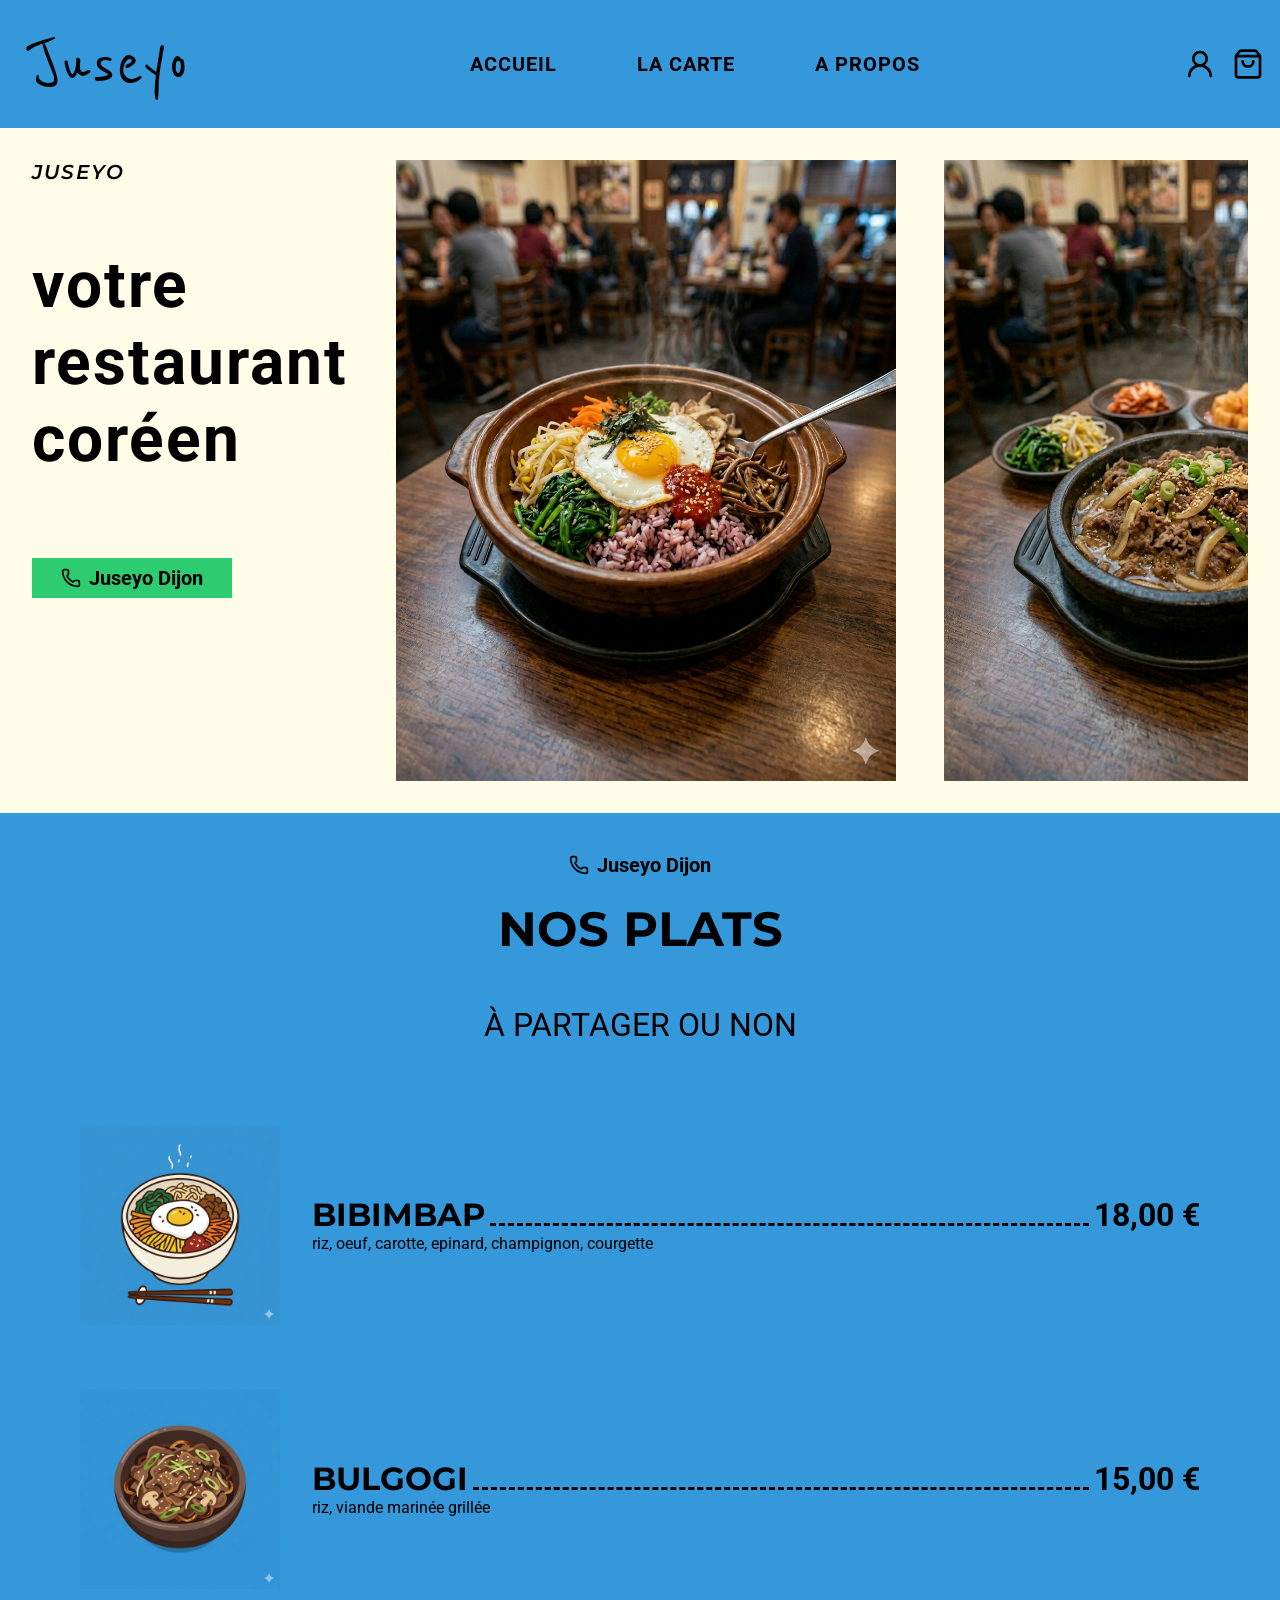
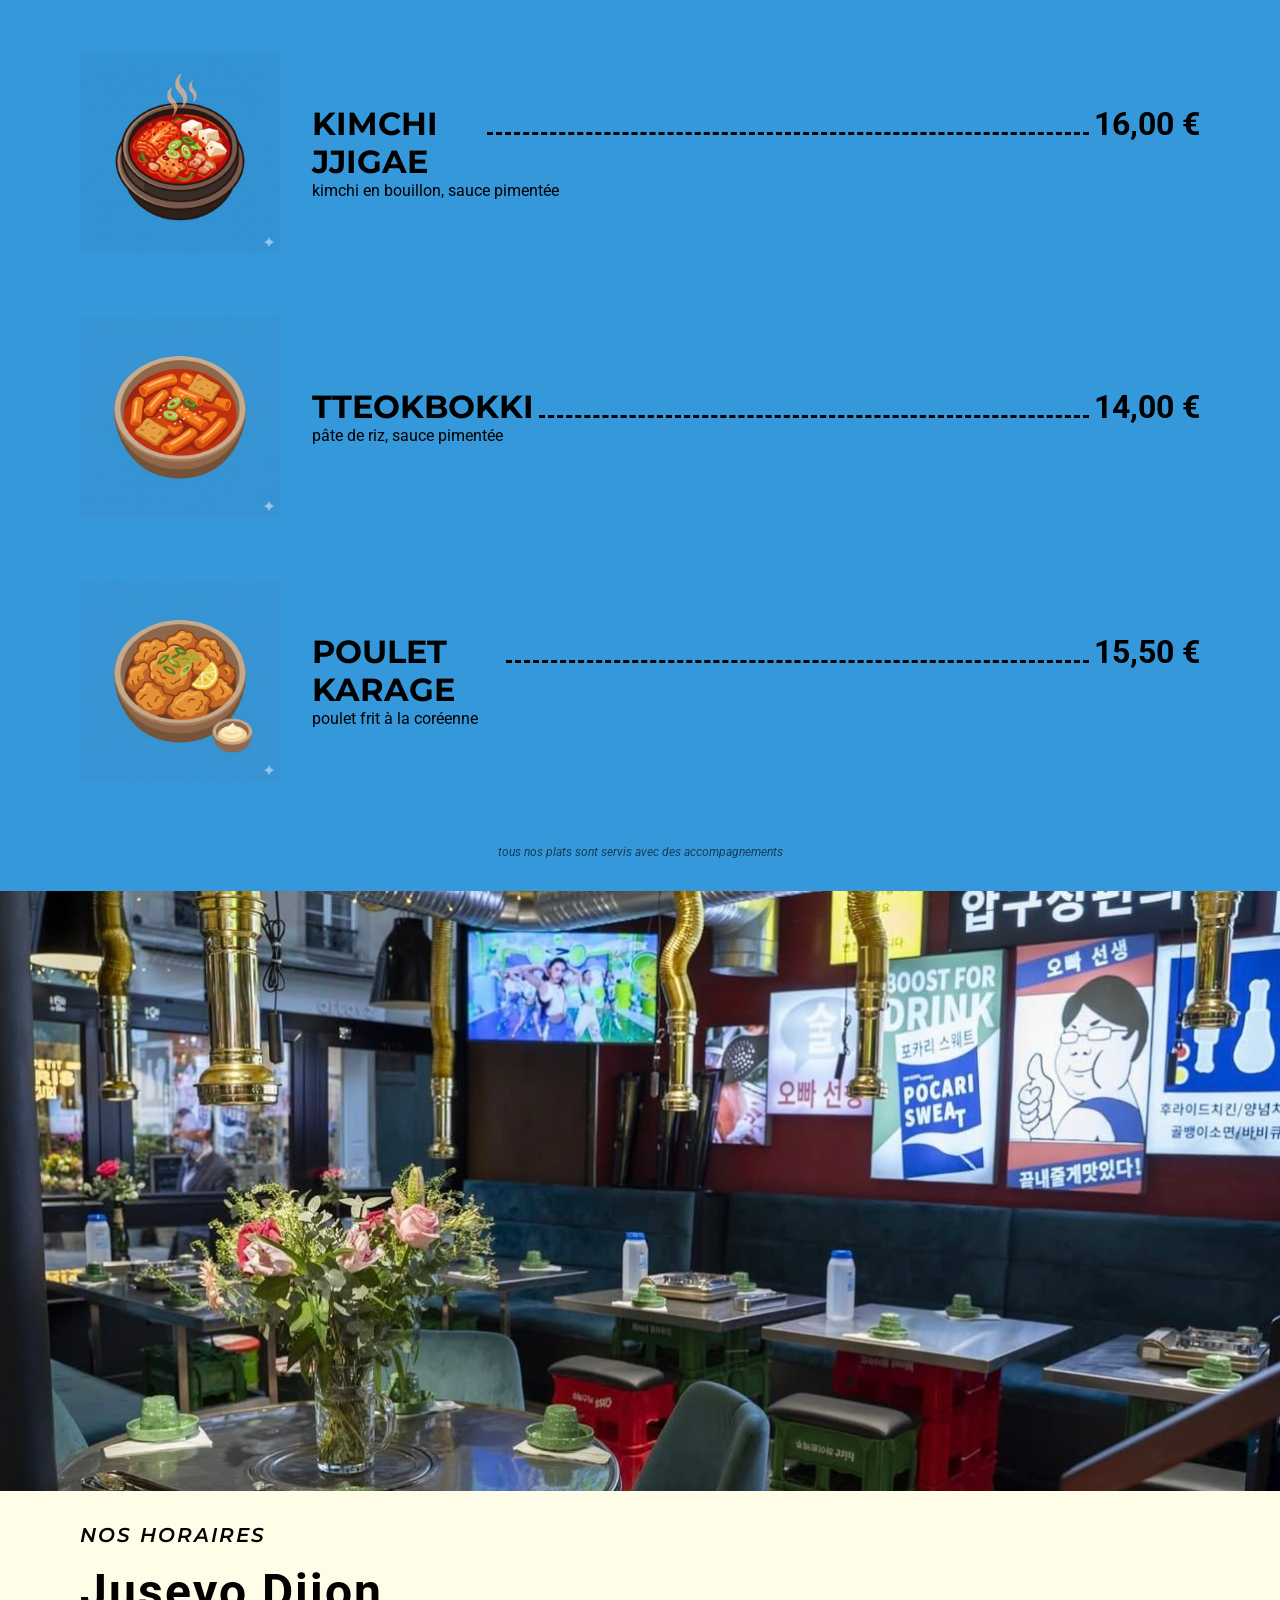
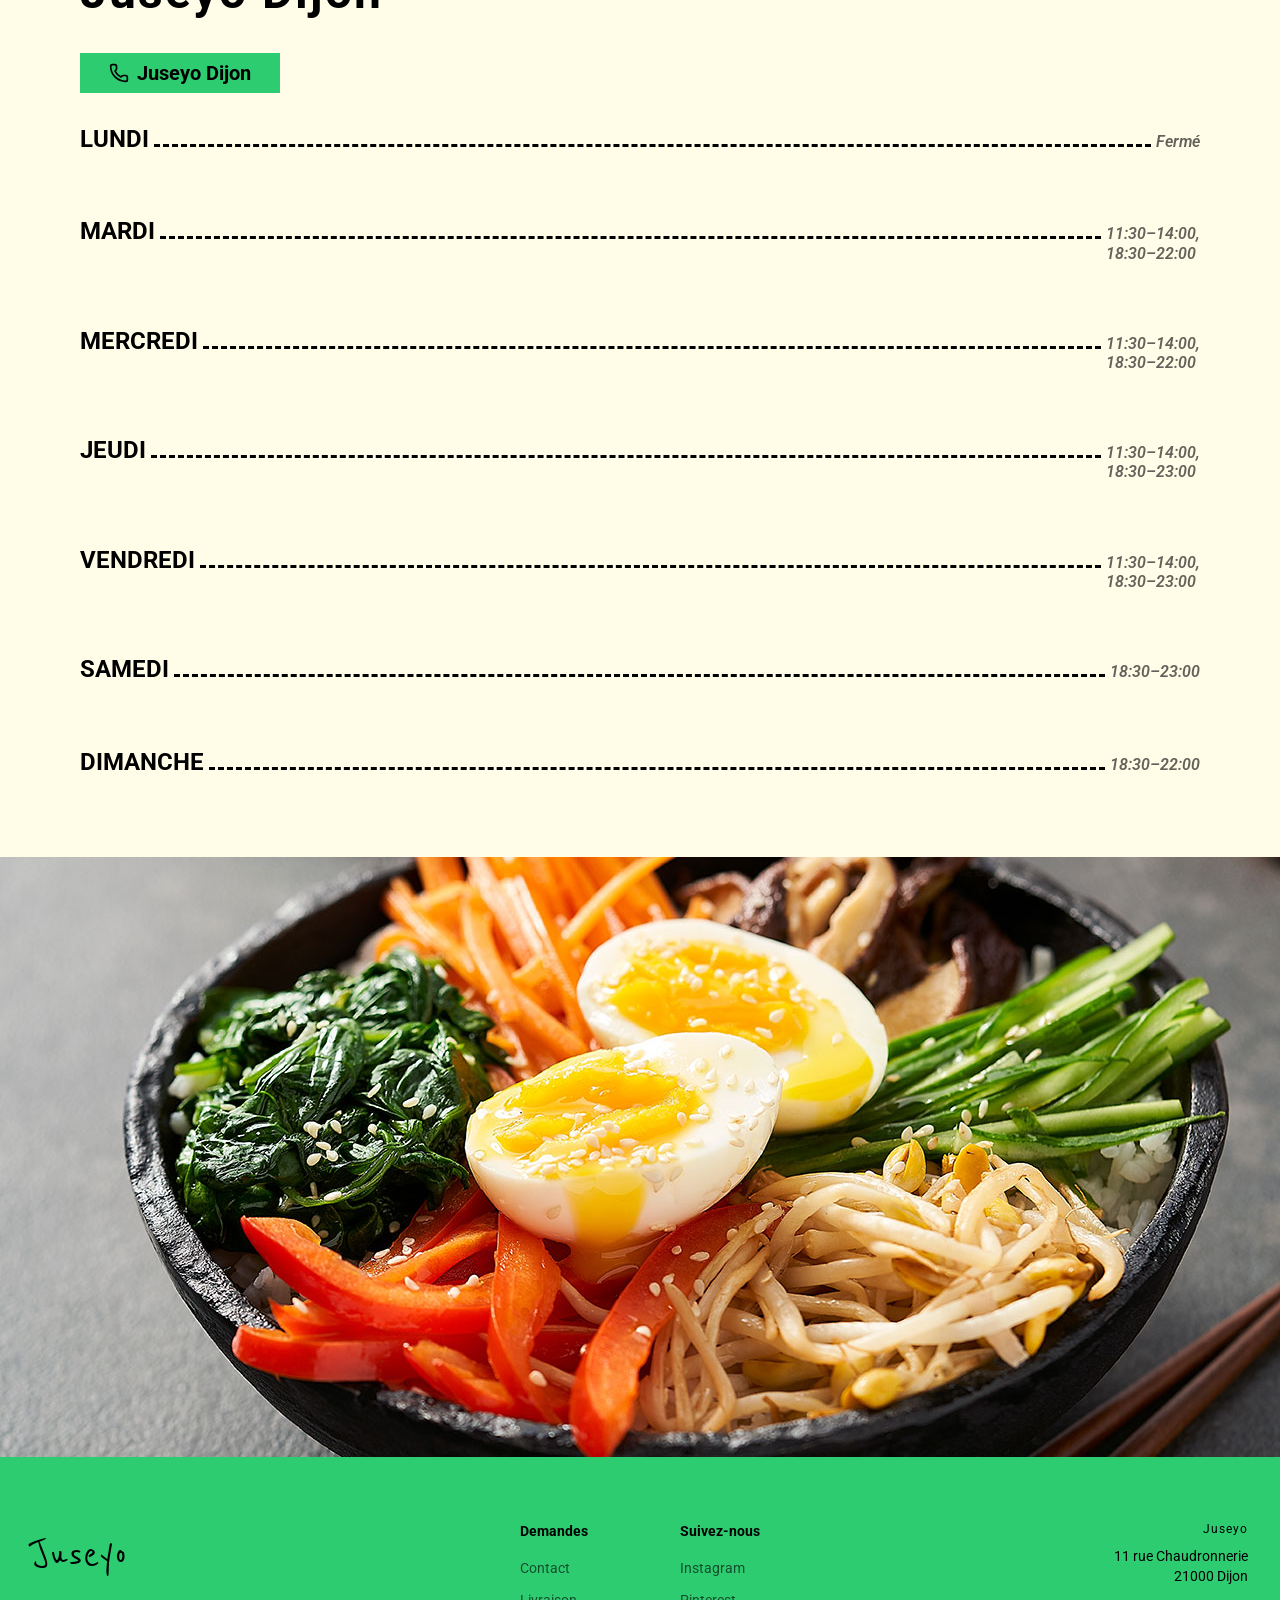
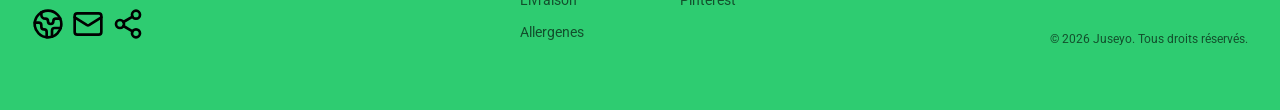
==== index.html @ 743efdd6 "ajout branch animation-js" ====
<!DOCTYPE html>
<html lang="fr">
<head>
    <meta charset="UTF-8">
    <meta name="viewport" content="width=device-width, initial-scale=1.0">
    <title>juseyo</title>
    <link rel="stylesheet" href="style.css">
    <link rel="preconnect" href="https://fonts.googleapis.com">
    <link rel="preconnect" href="https://fonts.gstatic.com" crossorigin>
    <link href="https://fonts.googleapis.com/css2?family=Finger+Paint&display=swap" rel="stylesheet">
    <link href="https://fonts.googleapis.com/css2?family=Reenie+Beanie&display=swap" rel="stylesheet">
    <link href="https://fonts.googleapis.com/css2?family=Montserrat:ital,wght@0,100..900;1,100..900&display=swap" rel="stylesheet">
    <link href="https://fonts.googleapis.com/css2?family=Roboto:ital,wght@0,100..900;1,100..900&display=swap" rel="stylesheet">
    <script src="./animation.js" type="module"></script>
</head>
<body>
    <header class="header">
            <a href="index.html" class="text-logo">Juseyo</a>
        <nav class="header-nav">
            <a href="index.html" class="link-hover">accueil</a>
            <a href="laCarte.html"class="link-hover">la carte</a>
            <a href="aPropos.html"class="link-hover">a propos</a>
        </nav>
        <nav class="header-right">
            <a href="" class="link-hover">
                <svg xmlns="http://www.w3.org/2000/svg" width="24" height="24" viewBox="0 0 24 24" fill="none" stroke="currentColor" stroke-width="2" stroke-linecap="round" stroke-linejoin="round" class="lucide lucide-user-round-icon lucide-user-round" ><circle cx="12" cy="8" r="5"/><path d="M20 21a8 8 0 0 0-16 0"/></svg>
            </a>
            <a href="" class="link-hover">
                <svg xmlns="http://www.w3.org/2000/svg" width="24" height="24" viewBox="0 0 24 24" fill="none" stroke="currentColor" stroke-width="2" stroke-linecap="round" stroke-linejoin="round" class="lucide lucide-shopping-bag-icon lucide-shopping-bag"><path d="M16 10a4 4 0 0 1-8 0"/><path d="M3.103 6.034h17.794"/><path d="M3.4 5.467a2 2 0 0 0-.4 1.2V20a2 2 0 0 0 2 2h14a2 2 0 0 0 2-2V6.667a2 2 0 0 0-.4-1.2l-2-2.667A2 2 0 0 0 17 2H7a2 2 0 0 0-1.6.8z"/></svg>
            </a>
            <a href="" class="header-burger link-hover">
                <svg xmlns="http://www.w3.org/2000/svg" width="24" height="24" viewBox="0 0 24 24" fill="none" stroke="currentColor" stroke-width="2" stroke-linecap="round" stroke-linejoin="round" class="lucide lucide-waves-horizontal-icon lucide-waves-horizontal"><path d="M2 12q2.5 2 5 0t5 0 5 0 5 0"/><path d="M2 19q2.5 2 5 0t5 0 5 0 5 0"/><path d="M2 5q2.5 2 5 0t5 0 5 0 5 0"/></svg>
            </a>
        </nav>
    </header>

    <section class="hero">
        <div class="container">
            <div class="hero-body reveal">
                    <h1 class="title-section">Juseyo</h1>
                    <p class="body-section">votre restaurant <br> coréen</p>
                <button class="btn btn-fill btn-hover">
                    <svg xmlns="http://www.w3.org/2000/svg" width="24" height="24" viewBox="0 0 24 24" fill="none" stroke="currentColor" stroke-width="2" stroke-linecap="round" stroke-linejoin="round" class="lucide lucide-phone-icon lucide-phone"><path d="M13.832 16.568a1 1 0 0 0 1.213-.303l.355-.465A2 2 0 0 1 17 15h3a2 2 0 0 1 2 2v3a2 2 0 0 1-2 2A18 18 0 0 1 2 4a2 2 0 0 1 2-2h3a2 2 0 0 1 2 2v3a2 2 0 0 1-.8 1.6l-.468.351a1 1 0 0 0-.292 1.233 14 14 0 0 0 6.392 6.384"/>
                    </svg>
                    Juseyo Dijon
                </button>
            </div>
            <div class="slice">
                <article class="product"><img src="img/bibimbap.jpg" alt="photo de bibimbap" width="800" height="1000"></article>
                <article class="product"><img src="img/bulgogi.jpg" alt="photo de bulgogi" width="800" height="1000"></article>
                <article class="product"><img src="img/kimchi_jjigae.jpg" alt="photo de kimchi_jjigae" width="800" height="1000"></article>
                <article class="product"><img src="img/tteokbokki.jpg" alt="photo de tteokbokki" width="800" height="1000"></article>
            </div>
        </div>
    </section>

    <section class="dishes">
        <div class="container">
            <div class="dishes-top">
                <button class="btn btn-border btn-hover">
                    <svg xmlns="http://www.w3.org/2000/svg" width="24" height="24" viewBox="0 0 24 24" fill="none" stroke="currentColor" stroke-width="2" stroke-linecap="round" stroke-linejoin="round" class="lucide lucide-phone-icon lucide-phone"><path d="M13.832 16.568a1 1 0 0 0 1.213-.303l.355-.465A2 2 0 0 1 17 15h3a2 2 0 0 1 2 2v3a2 2 0 0 1-2 2A18 18 0 0 1 2 4a2 2 0 0 1 2-2h3a2 2 0 0 1 2 2v3a2 2 0 0 1-.8 1.6l-.468.351a1 1 0 0 0-.292 1.233 14 14 0 0 0 6.392 6.384"/>
                    </svg>
                        Juseyo Dijon
                </button>
                <h2 class="text-title-dark">nos plats</h2>
                <p class="text-description-big">à partager ou non</p>
            </div>
            <article class="cards">
                    <img src="img/mini_bibimbap.jpg" alt="miniature bibimbap" width="100px" height="100px">
                    <div class="card-body">
                        <div class="card-description">
                            <h2>bibimbap</h2>
                            <div class="dots"></div>
                            <p class="card-price">18,00 €</p>
                        </div>
                            <p class="card-recipe">riz, oeuf, carotte, epinard, champignon, courgette</p>
                    </div>
            </article>
            <article class="cards">
                    <img src="img/mini_bulgogi.jpg" alt="miniature bulgogi" width="100px" height="100px">
                    <div class="card-body">
                        <div class="card-description">
                            <h2>bulgogi</h2>
                            <div class="dots"></div>
                            <p class="card-price">15,00 €</p>
                        </div>
                            <p class="card-recipe">riz, viande marinée grillée</p>
                    </div>
            </article>
            <article class="cards">
                    <img src="img/mini_kimchi_jjigae.jpg" alt="miniature jjigae" width="100px" height="100px">
                    <div class="card-body">
                        <div class="card-description">
                            <h2>kimchi jjigae</h2>
                            <div class="dots"></div>
                            <p class="card-price">16,00 €</p>
                        </div>
                            <p class="card-recipe">kimchi en bouillon, sauce pimentée</p>
                    </div>
            </article>
            <article class="cards">
                    <img src="img/mini_tteokbokki.jpg" alt="miniature tteokbokki" width="100px" height="100px">
                    <div class="card-body">
                        <div class="card-description">
                            <h2>tteokbokki</h2>
                            <div class="dots"></div>
                            <p class="card-price">14,00 €</p>
                        </div>
                            <p class="card-recipe">pâte de riz, sauce pimentée</p>
                    </div>
            </article>
            <article class="cards">
                    <div><img src="img/mini_karage.jpg" alt="miniature poulet karage" width="100px" height="100px"></div>
                    <div class="card-body">
                        <div class="card-description">
                            <h2>poulet karage</h2>
                            <div class="dots"></div>
                            <p class="card-price">15,50 €</p>
                        </div>
                            <p class="card-recipe">poulet frit à la coréenne</p>
            </article>
            <p class="card-bottom">tous nos plats sont servis avec des accompagnements</p>
        </div>
    </section>

    <section class="hours">
        <div class="background-img"></div>
        <div class="container">
            <p class="title-section">Nos horaires</p>
            <h2 class="body-section">Juseyo Dijon</h2>
            <button class="btn btn-fill btn-hover">
                    <svg xmlns="http://www.w3.org/2000/svg" width="24" height="24" viewBox="0 0 24 24" fill="none" stroke="currentColor" stroke-width="2" stroke-linecap="round" stroke-linejoin="round" class="lucide lucide-phone-icon lucide-phone"><path d="M13.832 16.568a1 1 0 0 0 1.213-.303l.355-.465A2 2 0 0 1 17 15h3a2 2 0 0 1 2 2v3a2 2 0 0 1-2 2A18 18 0 0 1 2 4a2 2 0 0 1 2-2h3a2 2 0 0 1 2 2v3a2 2 0 0 1-.8 1.6l-.468.351a1 1 0 0 0-.292 1.233 14 14 0 0 0 6.392 6.384"/>
                    </svg>
                    Juseyo Dijon
            </button>
            <div class="hours-day">
                <div class="day-description">
                    <p class="day">Lundi</p>
                    <div class="dots"></div>
                    <p class="hour">Fermé</p>
                </div>
                <div class="day-description">
                    <p class="day">Mardi</p>
                    <div class="dots"></div>
                    <p class="hour">11:30–14:00, <br> 18:30–22:00</p>
                </div>
                <div class="day-description">
                    <p class="day">Mercredi</p>
                    <div class="dots"></div>
                    <p class="hour">11:30–14:00, <br> 18:30–22:00</p>
                </div>
                <div class="day-description">
                    <p class="day">Jeudi</p>
                    <div class="dots"></div>
                    <p class="hour">11:30–14:00, <br> 18:30–23:00</p>
                </div>
                <div class="day-description">
                    <p class="day">Vendredi</p>
                    <div class="dots"></div>
                    <p class="hour">11:30–14:00, <br> 18:30–23:00</p>
                </div>
                <div class="day-description">
                    <p class="day">Samedi</p>
                    <div class="dots"></div>
                    <p class="hour">18:30–23:00</p>
                </div>
                <div class="day-description">
                    <p class="day">Dimanche</p>
                    <div class="dots"></div>
                    <p class="hour">18:30–22:00</p>
                </div>
            </div>
        </div>
    </section>

    <section class="photo-index photo"></section>

    <footer class="footer background-secondary">
        <div>
            <div class="footer-logo">
                Juseyo
            </div>
            <div class="footer-social">
            <a href="">
                <svg xmlns="http://www.w3.org/2000/svg" width="24" height="24" viewBox="0 0 24 24" fill="none" stroke="currentColor" stroke-width="2" stroke-linecap="round" stroke-linejoin="round" class="lucide lucide-earth-icon lucide-earth"><path d="M21.54 15H17a2 2 0 0 0-2 2v4.54"/><path d="M7 3.34V5a3 3 0 0 0 3 3a2 2 0 0 1 2 2c0 1.1.9 2 2 2a2 2 0 0 0 2-2c0-1.1.9-2 2-2h3.17"/><path d="M11 21.95V18a2 2 0 0 0-2-2a2 2 0 0 1-2-2v-1a2 2 0 0 0-2-2H2.05"/><circle cx="12" cy="12" r="10"/></svg>
            </a>
            <a href="">
                <svg xmlns="http://www.w3.org/2000/svg" width="24" height="24" viewBox="0 0 24 24" fill="none" stroke="currentColor" stroke-width="2" stroke-linecap="round" stroke-linejoin="round" class="lucide lucide-mail-icon lucide-mail"><path d="m22 7-8.991 5.727a2 2 0 0 1-2.009 0L2 7"/><rect x="2" y="4" width="20" height="16" rx="2"/></svg>
            </a>
            <a href="">
                <svg xmlns="http://www.w3.org/2000/svg" width="24" height="24" viewBox="0 0 24 24" fill="none" stroke="currentColor" stroke-width="2" stroke-linecap="round" stroke-linejoin="round" class="lucide lucide-share2-icon lucide-share-2"><circle cx="18" cy="5" r="3"/><circle cx="6" cy="12" r="3"/><circle cx="18" cy="19" r="3"/><line x1="8.59" x2="15.42" y1="13.51" y2="17.49"/><line x1="15.41" x2="8.59" y1="6.51" y2="10.49"/></svg>
            </a>
            </div>
        </div>
        <div class="footer-links">
            <div>
                <div class="footer-links-title">Demandes</div>
                <nav class="footer-navigation">
                <a href="">Contact</a>
                <a href="">Livraison</a>
                <a href="">Allergenes</a>
                </nav>
            </div>
            <div>
                <div class="footer-links-title">Suivez-nous</div>
                <nav class="footer-navigation">
                <a href="">Instagram</a>
                <a href="">Pinterest</a>
                </nav>
            </div>
        </div>
        <div>
        <div class="footer-adress">
            <span>Juseyo</span>
            11 rue Chaudronnerie <br>
            21000 Dijon
        </div>
        <div class="footer-mentions">
            © 2026 Juseyo. Tous droits réservés.
        </div>
        </div>
     </footer>
</body>
</html>
---- style.css ----
@layer reset, base, modules, components;
@import "../reset.css" layer(reset);
@import "./base/typography.css" layer(base);
@import "./base/color.css" layer(base);
@import "./base/utilities.css" layer(base);
@import "./components/button.css" layer(components);
@import "./components/photo.css" layer(components);
@import "./modules/header.css" layer(modules);
@import "./modules/hero.css" layer(modules);
@import "./modules/cards.css" layer(modules);
@import "./modules/hours.css" layer(modules);
@import "./modules/footer.css" layer(modules);
@import "./modules/menus.css" layer(modules);
@import "./modules/map.css" layer(modules);

/*
    1. Palette de couleurs :
        ◦ Primaire : #3498db (bleu clair).
        ◦ Secondaire : #2ecc71 (vert).
        ◦ Couleurs d’accentuation : #e74c3c (rouge) et #f1c40f (jaune).
    2. Polices recommandées :
        ◦ Titre : Montserrat, sans-serif.
        ◦ Texte : Roboto, sans-serif.
*/

:root {
    --font-special: "Finger Paint";
    --font-logo: "Reenie Beanie";
    --font-title: 'Montserrat', sans-serif;
    --font-main: 'Roboto', sans-serif;
    --text-info: #0000009c;
    --padding: 1rem;
    --primary: #3498db;
    --secondary: #2ecc71;
    --back-dark: #313131;
    --back-light: #fffce8;
    --accent-primary: #e74c3c;
    --accent-secondary: #f1c40f;
}

body {
    font-family: var(--font-main);      
    background: var(--back-light);
}
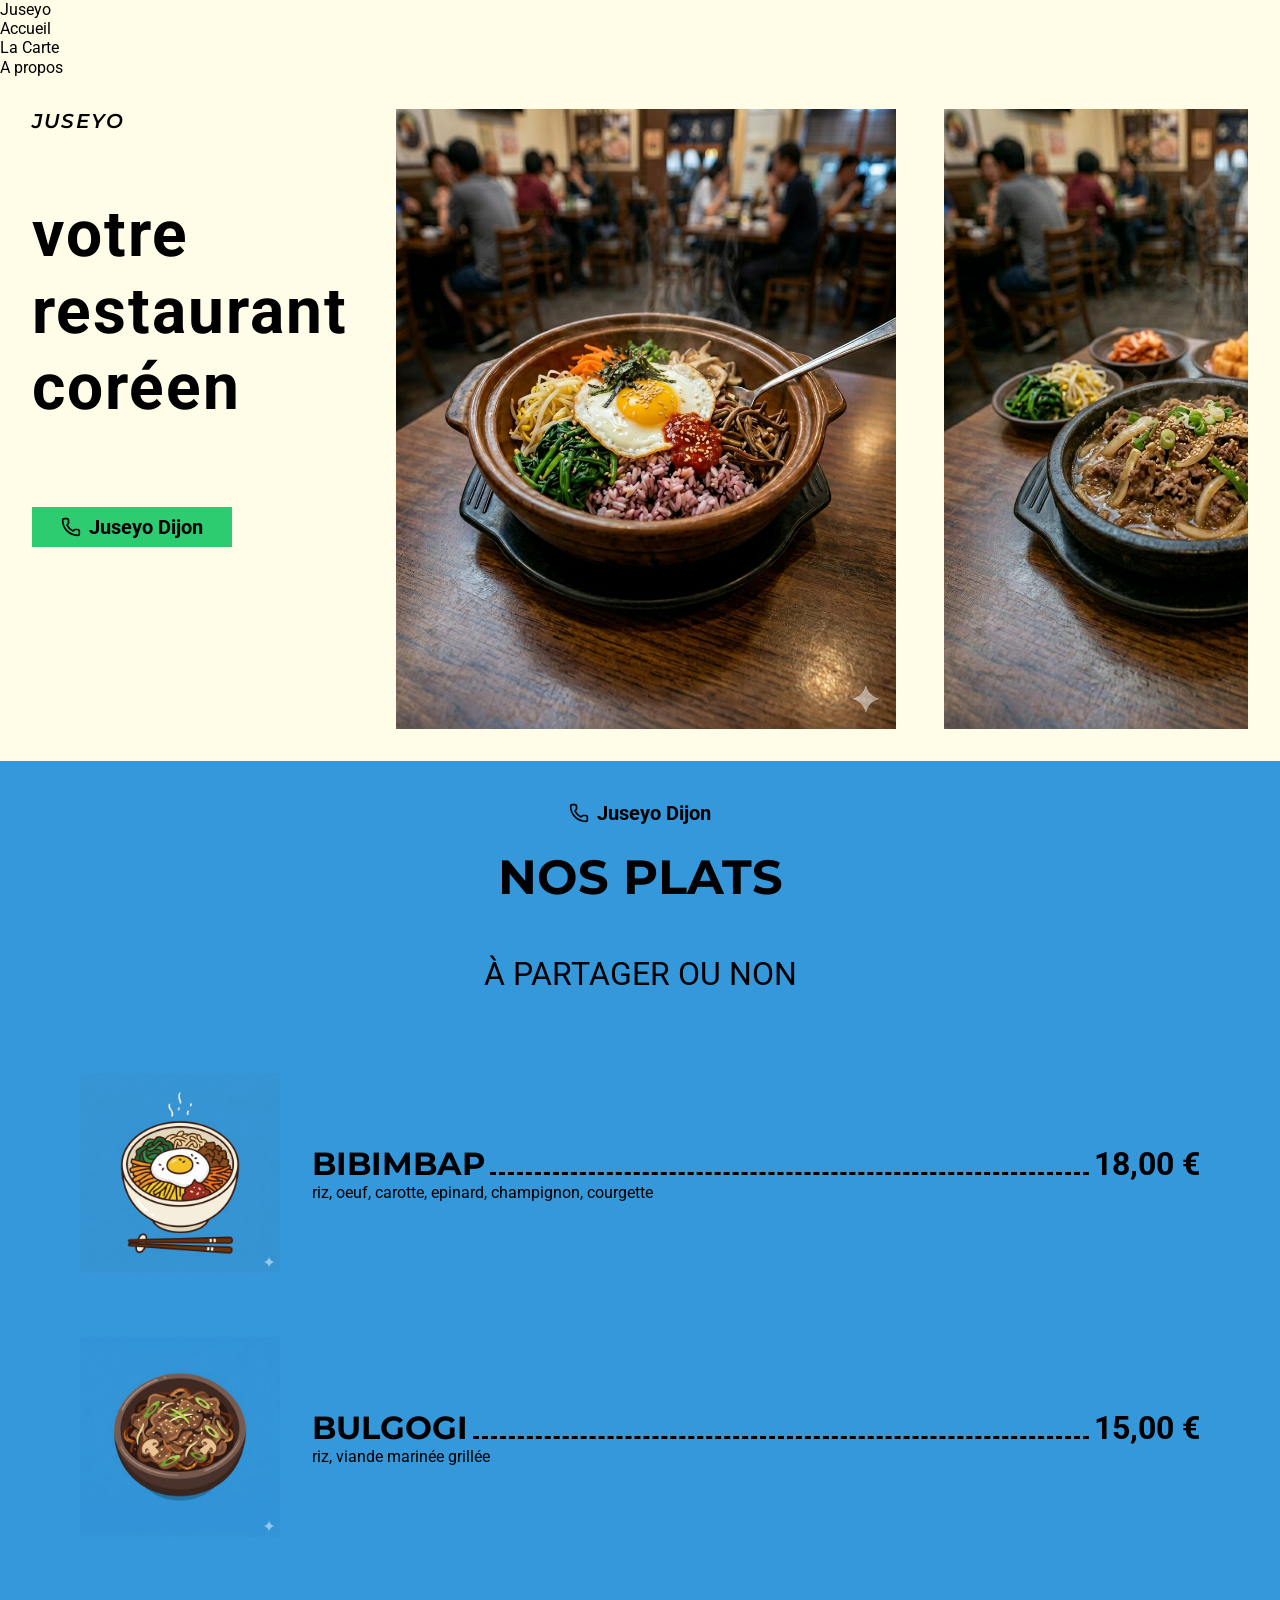
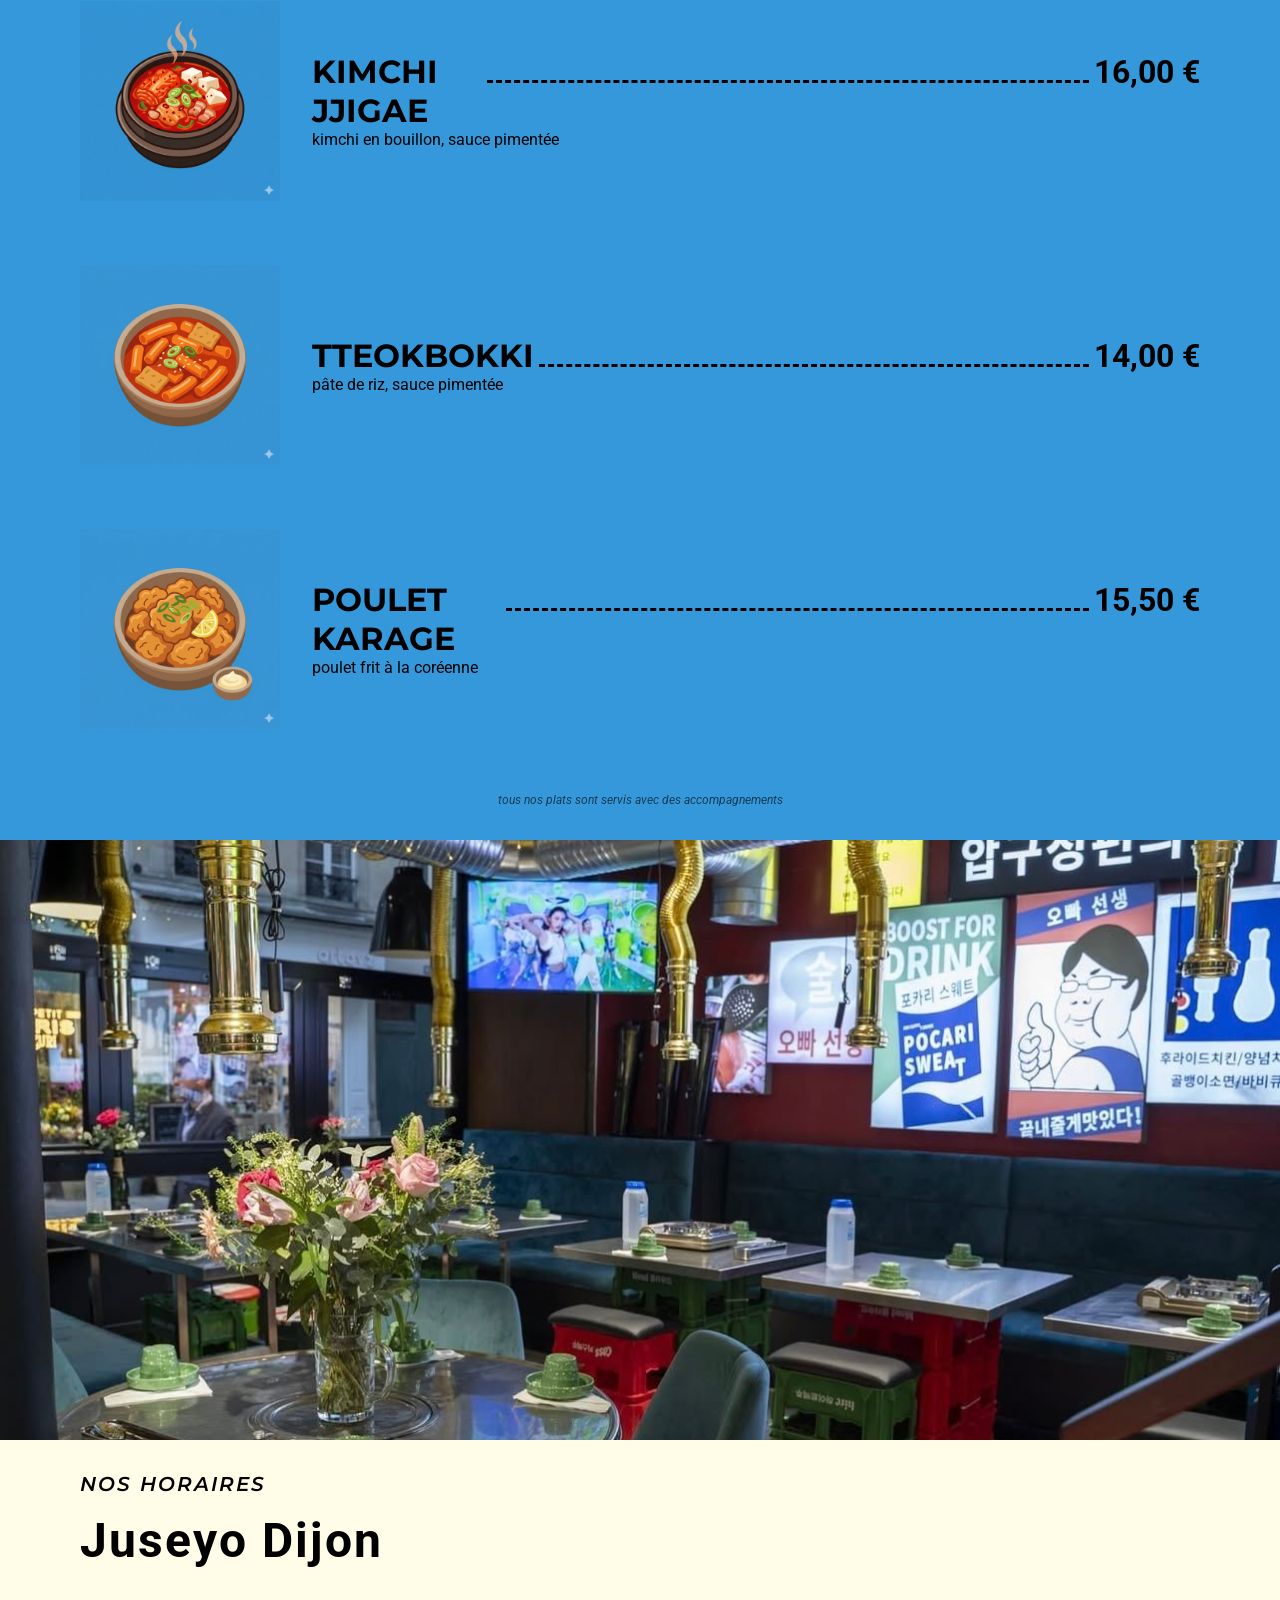
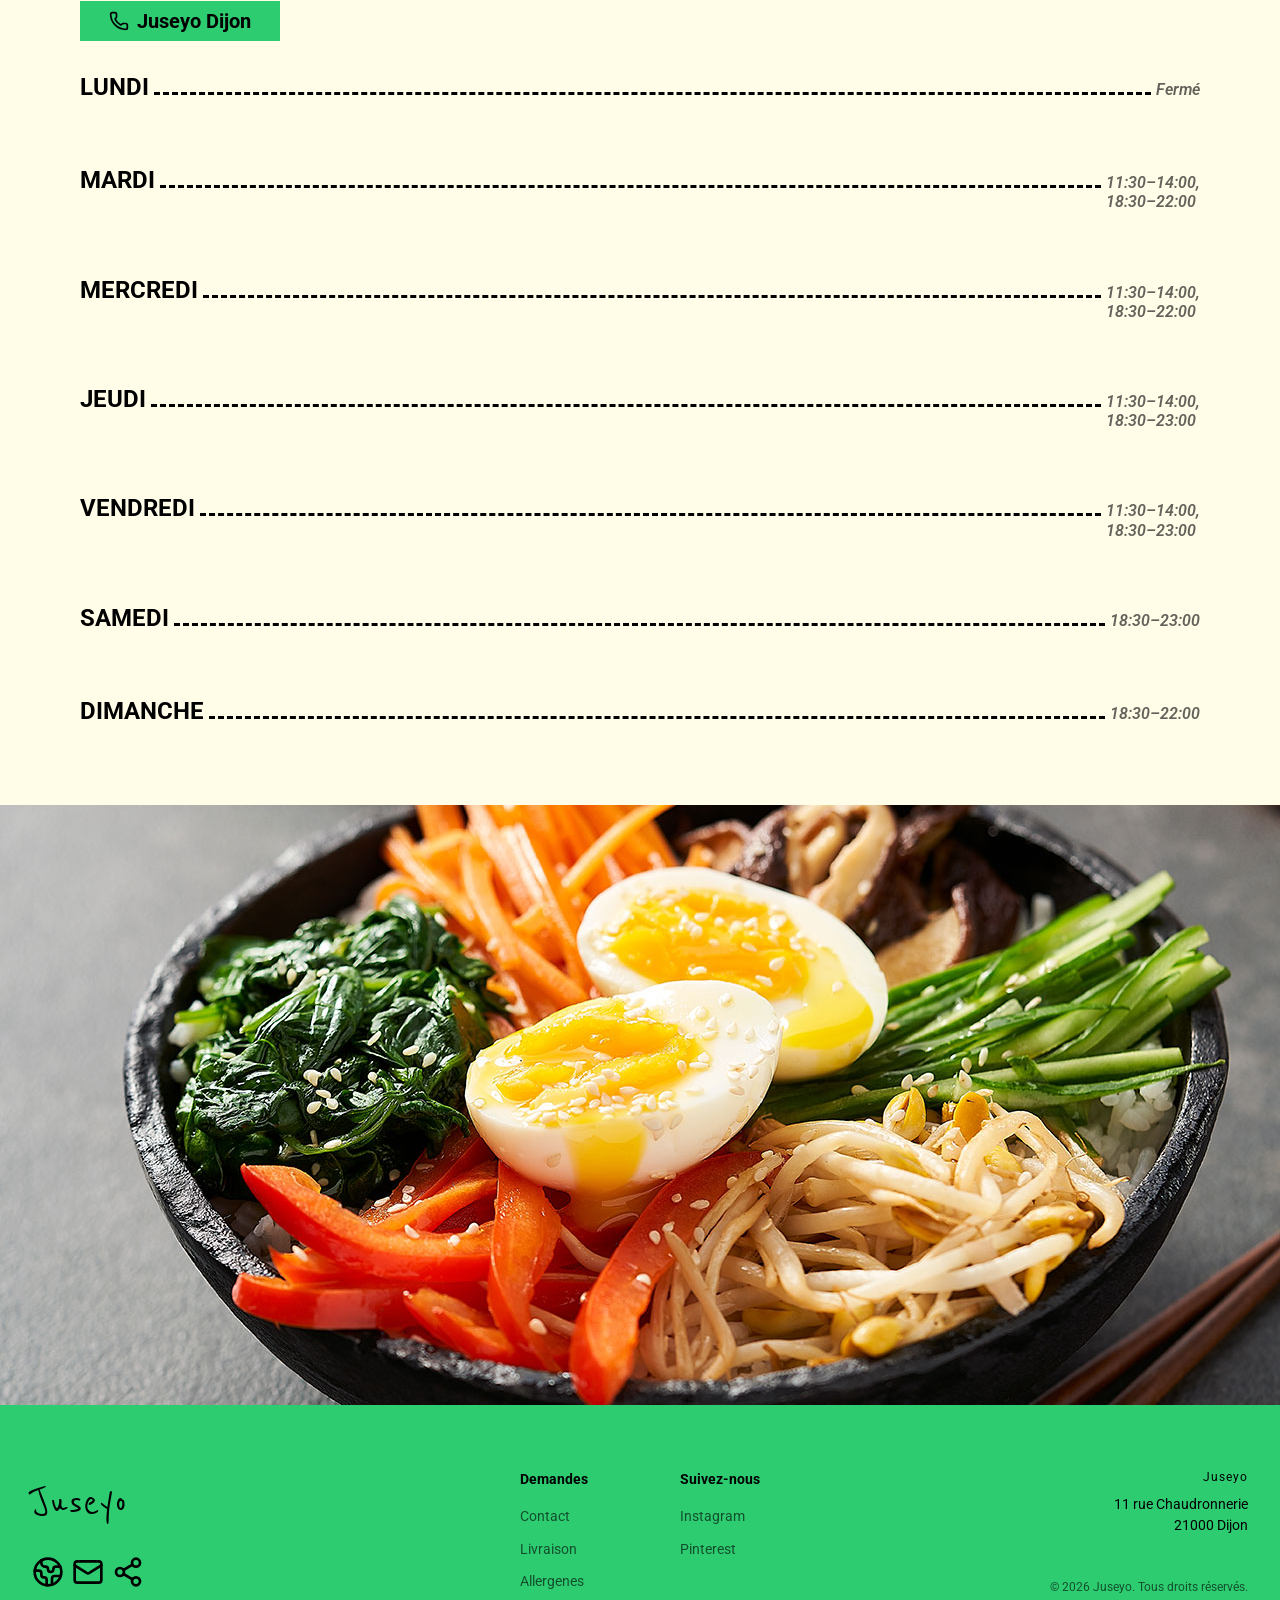
==== commit 51f42788: "modification du balisage html de la nav bar dans index.html" ====
--- a/index.html
+++ b/index.html
@@ -14,31 +14,26 @@
     <script src="./animation.js" type="module"></script>
 </head>
 <body>
-    <header class="header">
-            <a href="index.html" class="text-logo">Juseyo</a>
-        <nav class="header-nav">
-            <a href="index.html" class="link-hover">accueil</a>
-            <a href="laCarte.html"class="link-hover">la carte</a>
-            <a href="aPropos.html"class="link-hover">a propos</a>
-        </nav>
-        <nav class="header-right">
-            <a href="" class="link-hover">
-                <svg xmlns="http://www.w3.org/2000/svg" width="24" height="24" viewBox="0 0 24 24" fill="none" stroke="currentColor" stroke-width="2" stroke-linecap="round" stroke-linejoin="round" class="lucide lucide-user-round-icon lucide-user-round" ><circle cx="12" cy="8" r="5"/><path d="M20 21a8 8 0 0 0-16 0"/></svg>
-            </a>
-            <a href="" class="link-hover">
-                <svg xmlns="http://www.w3.org/2000/svg" width="24" height="24" viewBox="0 0 24 24" fill="none" stroke="currentColor" stroke-width="2" stroke-linecap="round" stroke-linejoin="round" class="lucide lucide-shopping-bag-icon lucide-shopping-bag"><path d="M16 10a4 4 0 0 1-8 0"/><path d="M3.103 6.034h17.794"/><path d="M3.4 5.467a2 2 0 0 0-.4 1.2V20a2 2 0 0 0 2 2h14a2 2 0 0 0 2-2V6.667a2 2 0 0 0-.4-1.2l-2-2.667A2 2 0 0 0 17 2H7a2 2 0 0 0-1.6.8z"/></svg>
-            </a>
-            <a href="" class="header-burger link-hover">
-                <svg xmlns="http://www.w3.org/2000/svg" width="24" height="24" viewBox="0 0 24 24" fill="none" stroke="currentColor" stroke-width="2" stroke-linecap="round" stroke-linejoin="round" class="lucide lucide-waves-horizontal-icon lucide-waves-horizontal"><path d="M2 12q2.5 2 5 0t5 0 5 0 5 0"/><path d="M2 19q2.5 2 5 0t5 0 5 0 5 0"/><path d="M2 5q2.5 2 5 0t5 0 5 0 5 0"/></svg>
-            </a>
-        </nav>
-    </header>
+    <nav>
+        <div class="nav-bar">
+            <span class="logo">
+                <a href="index.html">Juseyo</a>
+            </span>
+            <div class="menu">
+                <ul class="nav-links">
+                    <li><a href="../index.html">Accueil</a></li>
+                    <li><a href="../laCarte.html">La Carte</a></li>
+                    <li><a href="../aPropos.html">A propos</a></li>
+                </ul>
+            </div>
+        </div>
+    </nav>
 
     <section class="hero">
         <div class="container">
-            <div class="hero-body reveal">
-                    <h1 class="title-section">Juseyo</h1>
-                    <p class="body-section">votre restaurant <br> coréen</p>
+            <div class="hero-body">
+                    <h1 class="title-section reveal-1">Juseyo</h1>
+                    <p class="body-section reveal-2">votre restaurant <br> coréen</p>
                 <button class="btn btn-fill btn-hover">
                     <svg xmlns="http://www.w3.org/2000/svg" width="24" height="24" viewBox="0 0 24 24" fill="none" stroke="currentColor" stroke-width="2" stroke-linecap="round" stroke-linejoin="round" class="lucide lucide-phone-icon lucide-phone"><path d="M13.832 16.568a1 1 0 0 0 1.213-.303l.355-.465A2 2 0 0 1 17 15h3a2 2 0 0 1 2 2v3a2 2 0 0 1-2 2A18 18 0 0 1 2 4a2 2 0 0 1 2-2h3a2 2 0 0 1 2 2v3a2 2 0 0 1-.8 1.6l-.468.351a1 1 0 0 0-.292 1.233 14 14 0 0 0 6.392 6.384"/>
                     </svg>
@@ -62,10 +57,10 @@
                     </svg>
                         Juseyo Dijon
                 </button>
-                <h2 class="text-title-dark">nos plats</h2>
-                <p class="text-description-big">à partager ou non</p>
-            </div>
-            <article class="cards">
+                <h2 class="text-title-dark reveal-2">nos plats</h2>
+                <p class="text-description-big reveal-3">à partager ou non</p>
+            </div>
+            <article class="cards reveal-1">
                     <img src="img/mini_bibimbap.jpg" alt="miniature bibimbap" width="100px" height="100px">
                     <div class="card-body">
                         <div class="card-description">
@@ -76,7 +71,7 @@
                             <p class="card-recipe">riz, oeuf, carotte, epinard, champignon, courgette</p>
                     </div>
             </article>
-            <article class="cards">
+            <article class="cards reveal-2">
                     <img src="img/mini_bulgogi.jpg" alt="miniature bulgogi" width="100px" height="100px">
                     <div class="card-body">
                         <div class="card-description">
@@ -87,7 +82,7 @@
                             <p class="card-recipe">riz, viande marinée grillée</p>
                     </div>
             </article>
-            <article class="cards">
+            <article class="cards reveal-2">
                     <img src="img/mini_kimchi_jjigae.jpg" alt="miniature jjigae" width="100px" height="100px">
                     <div class="card-body">
                         <div class="card-description">
@@ -98,7 +93,7 @@
                             <p class="card-recipe">kimchi en bouillon, sauce pimentée</p>
                     </div>
             </article>
-            <article class="cards">
+            <article class="cards reveal-2">
                     <img src="img/mini_tteokbokki.jpg" alt="miniature tteokbokki" width="100px" height="100px">
                     <div class="card-body">
                         <div class="card-description">
@@ -109,7 +104,7 @@
                             <p class="card-recipe">pâte de riz, sauce pimentée</p>
                     </div>
             </article>
-            <article class="cards">
+            <article class="cards reveal-2">
                     <div><img src="img/mini_karage.jpg" alt="miniature poulet karage" width="100px" height="100px"></div>
                     <div class="card-body">
                         <div class="card-description">
@@ -126,45 +121,45 @@
     <section class="hours">
         <div class="background-img"></div>
         <div class="container">
-            <p class="title-section">Nos horaires</p>
-            <h2 class="body-section">Juseyo Dijon</h2>
+            <p class="title-section reveal-1">Nos horaires</p>
+            <h2 class="body-section reveal-2">Juseyo Dijon</h2>
             <button class="btn btn-fill btn-hover">
                     <svg xmlns="http://www.w3.org/2000/svg" width="24" height="24" viewBox="0 0 24 24" fill="none" stroke="currentColor" stroke-width="2" stroke-linecap="round" stroke-linejoin="round" class="lucide lucide-phone-icon lucide-phone"><path d="M13.832 16.568a1 1 0 0 0 1.213-.303l.355-.465A2 2 0 0 1 17 15h3a2 2 0 0 1 2 2v3a2 2 0 0 1-2 2A18 18 0 0 1 2 4a2 2 0 0 1 2-2h3a2 2 0 0 1 2 2v3a2 2 0 0 1-.8 1.6l-.468.351a1 1 0 0 0-.292 1.233 14 14 0 0 0 6.392 6.384"/>
                     </svg>
                     Juseyo Dijon
             </button>
             <div class="hours-day">
-                <div class="day-description">
+                <div class="day-description reveal-3">
                     <p class="day">Lundi</p>
                     <div class="dots"></div>
                     <p class="hour">Fermé</p>
                 </div>
-                <div class="day-description">
+                <div class="day-description reveal-3">
                     <p class="day">Mardi</p>
                     <div class="dots"></div>
                     <p class="hour">11:30–14:00, <br> 18:30–22:00</p>
                 </div>
-                <div class="day-description">
+                <div class="day-description reveal-3">
                     <p class="day">Mercredi</p>
                     <div class="dots"></div>
                     <p class="hour">11:30–14:00, <br> 18:30–22:00</p>
                 </div>
-                <div class="day-description">
+                <div class="day-description reveal-3">
                     <p class="day">Jeudi</p>
                     <div class="dots"></div>
                     <p class="hour">11:30–14:00, <br> 18:30–23:00</p>
                 </div>
-                <div class="day-description">
+                <div class="day-description reveal-3">
                     <p class="day">Vendredi</p>
                     <div class="dots"></div>
                     <p class="hour">11:30–14:00, <br> 18:30–23:00</p>
                 </div>
-                <div class="day-description">
+                <div class="day-description reveal-3">
                     <p class="day">Samedi</p>
                     <div class="dots"></div>
                     <p class="hour">18:30–23:00</p>
                 </div>
-                <div class="day-description">
+                <div class="day-description reveal-3">
                     <p class="day">Dimanche</p>
                     <div class="dots"></div>
                     <p class="hour">18:30–22:00</p>
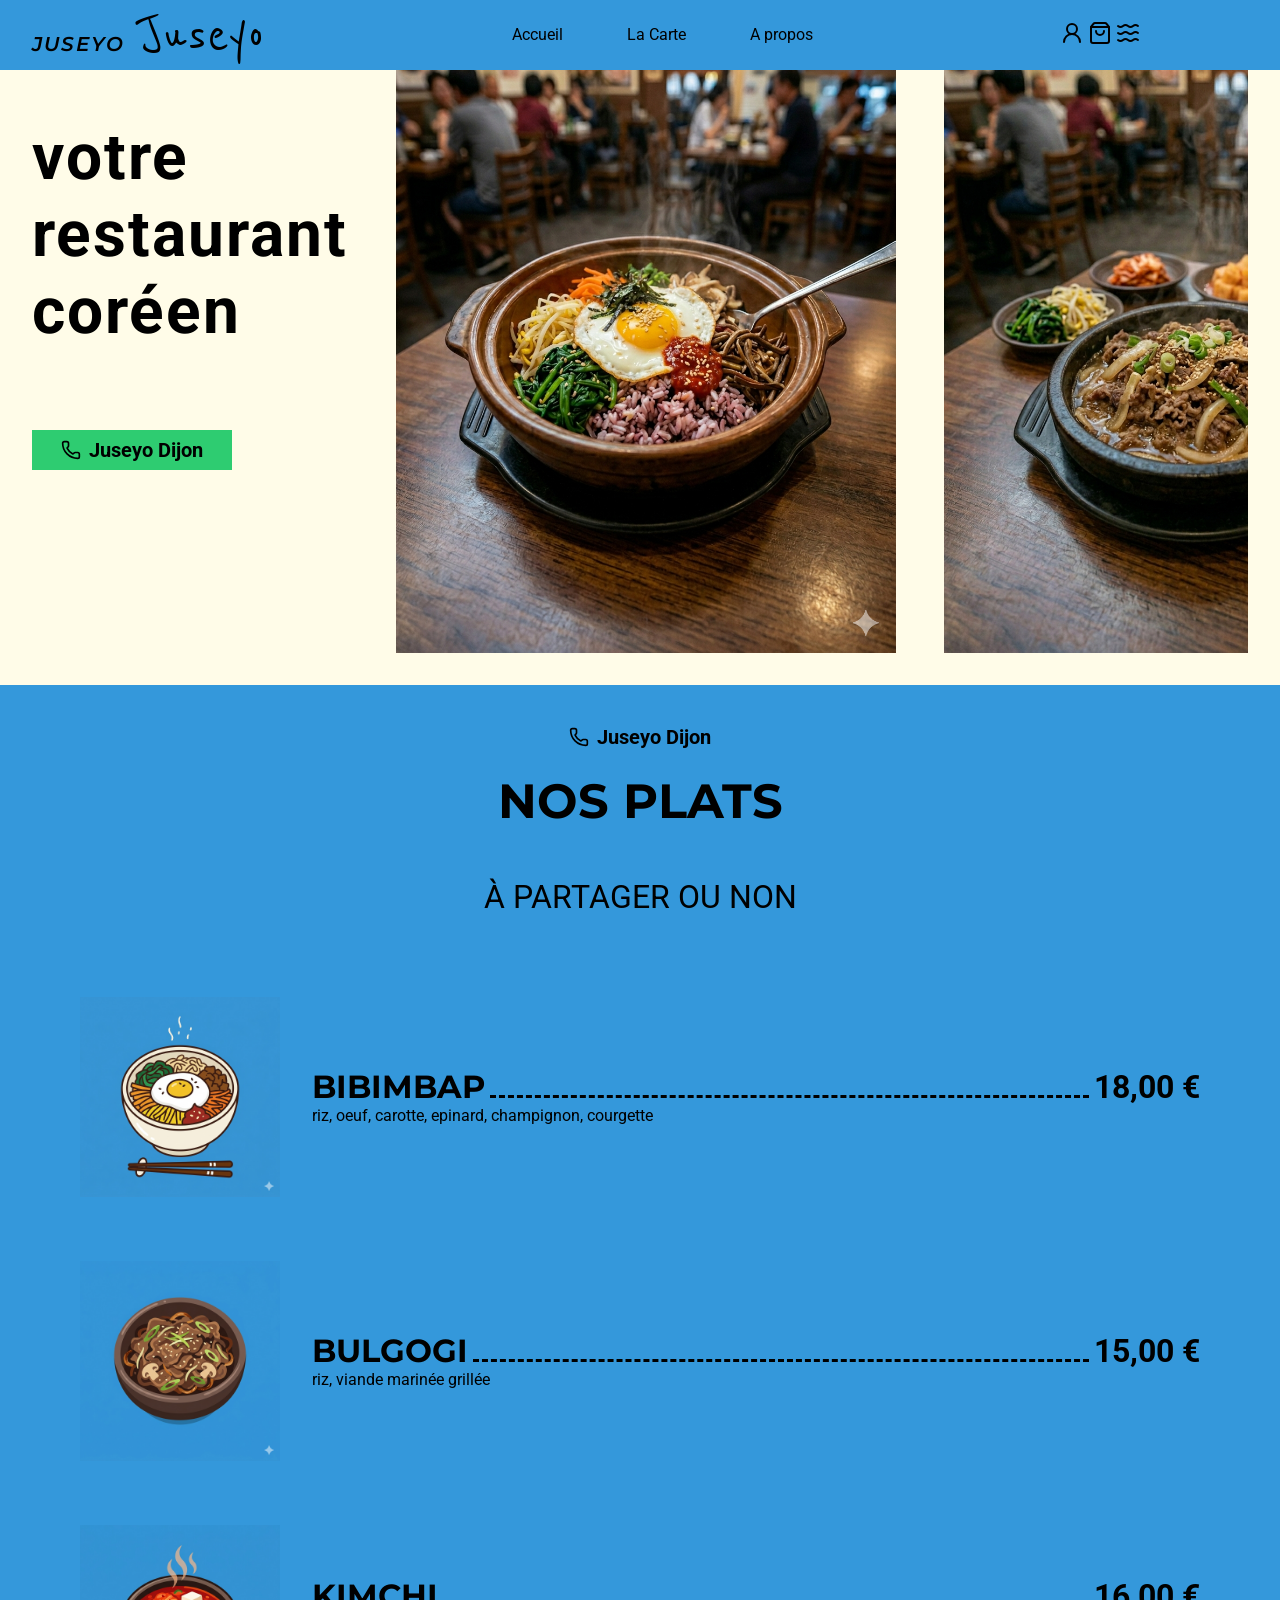
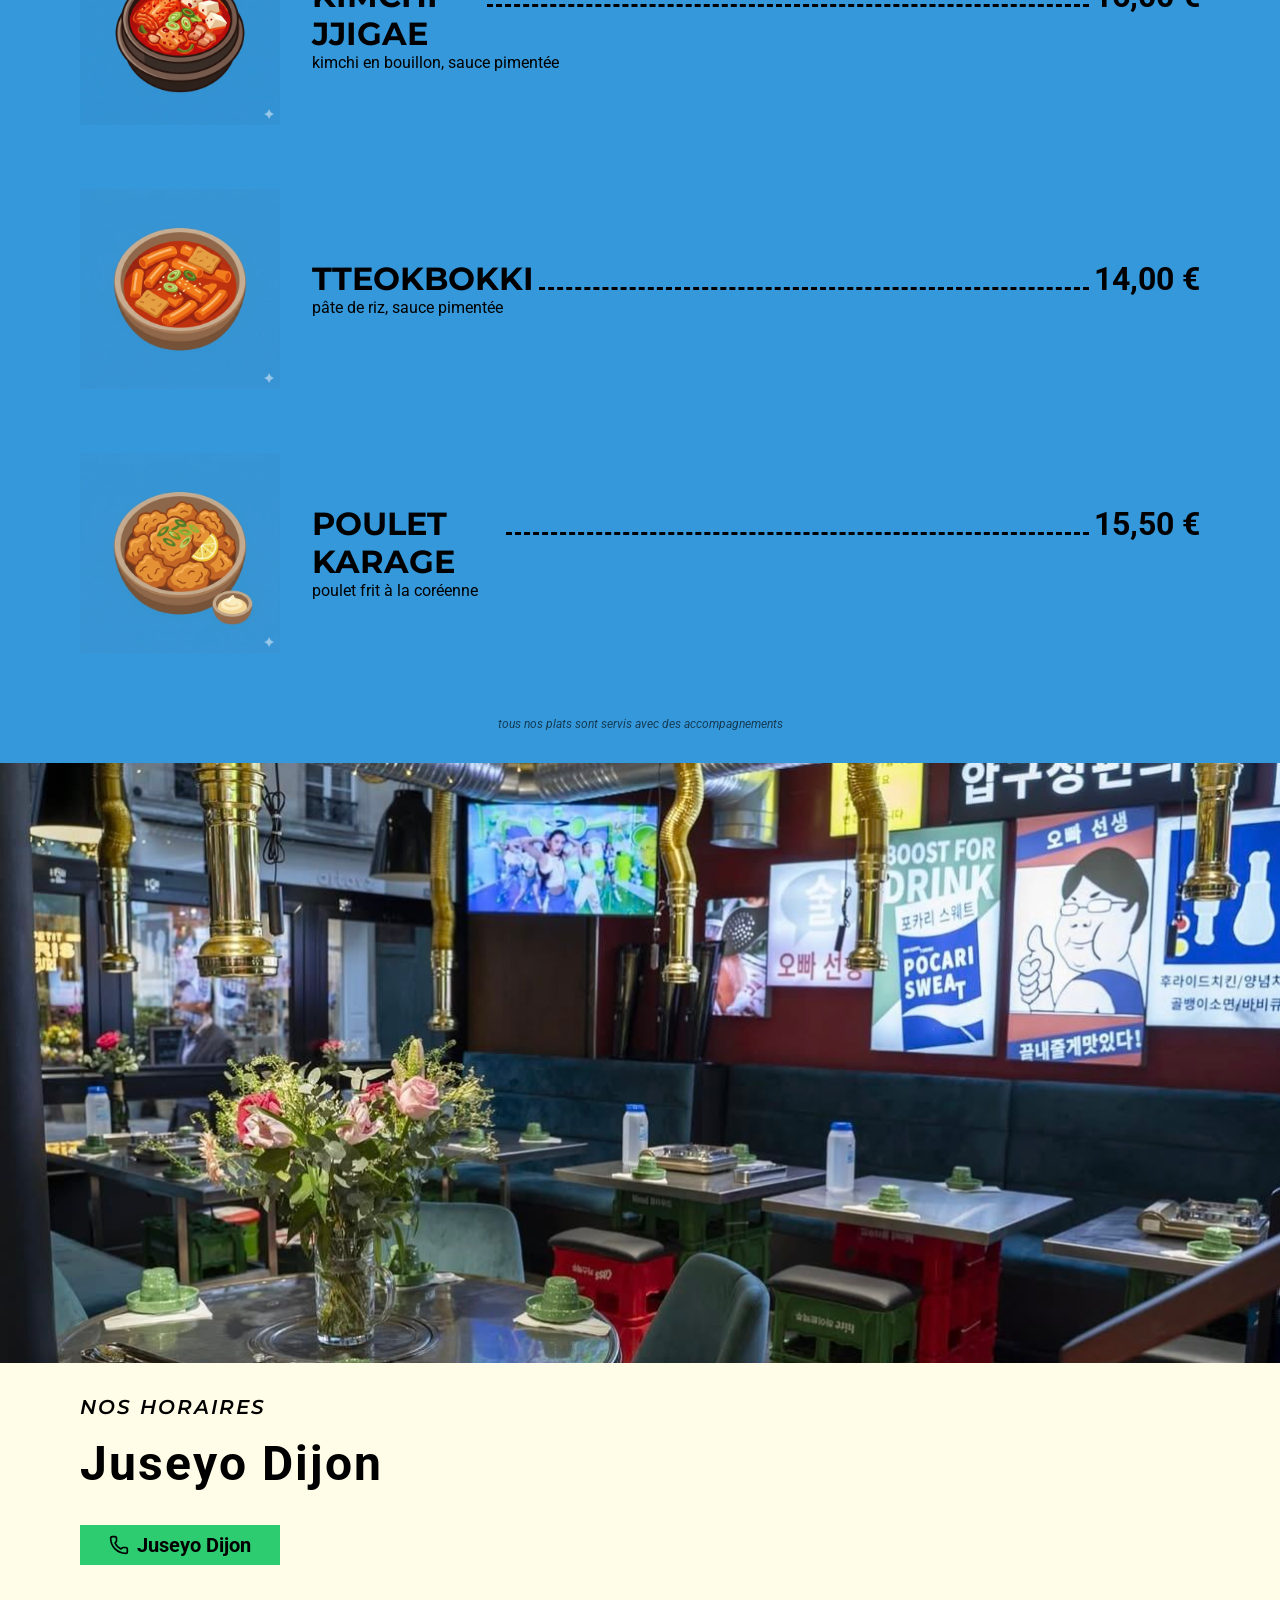
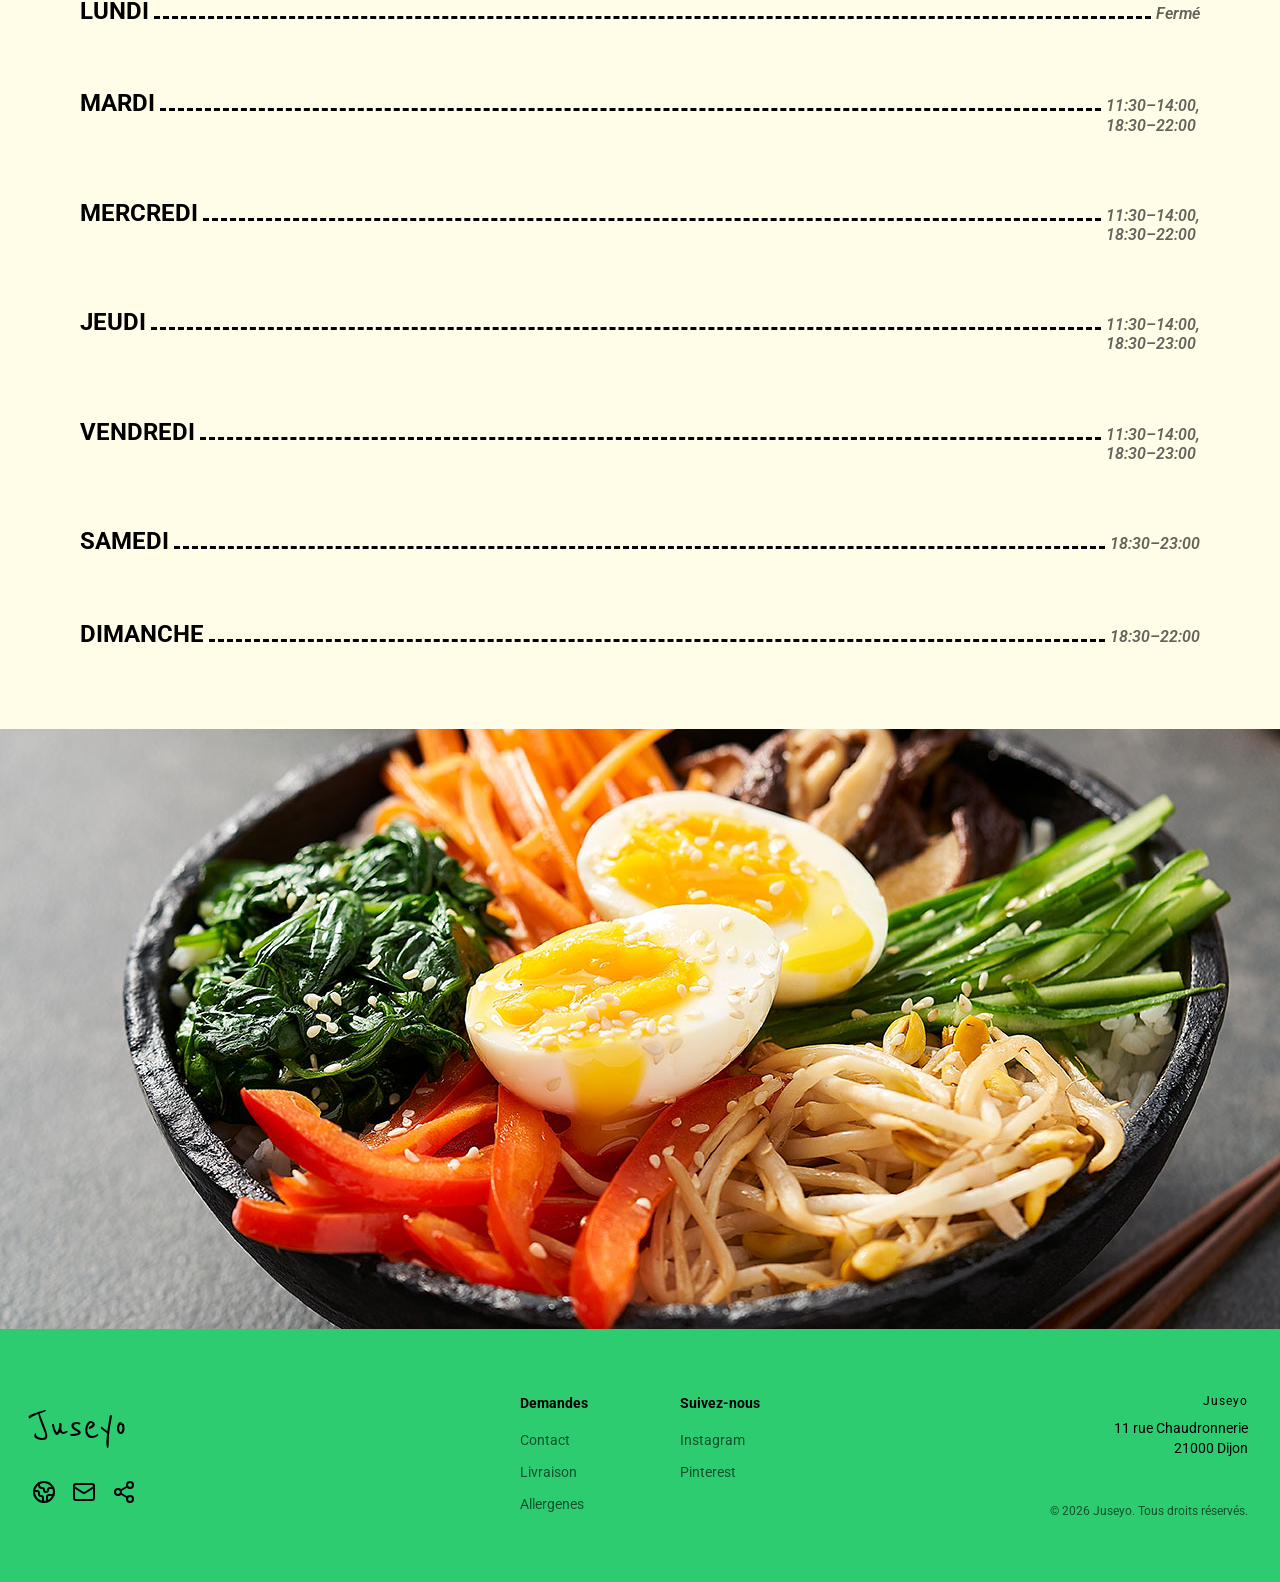
==== commit 4270bc91: "modif sur modules/header.css" ====
--- a/index.html
+++ b/index.html
@@ -12,9 +12,10 @@
     <link href="https://fonts.googleapis.com/css2?family=Montserrat:ital,wght@0,100..900;1,100..900&display=swap" rel="stylesheet">
     <link href="https://fonts.googleapis.com/css2?family=Roboto:ital,wght@0,100..900;1,100..900&display=swap" rel="stylesheet">
     <script src="./animation.js" type="module"></script>
+    <script src="./burger.js" type="module"></script>
 </head>
 <body>
-    <nav>
+    <nav class="header">
         <div class="nav-bar">
             <span class="logo">
                 <a href="index.html">Juseyo</a>
@@ -25,6 +26,15 @@
                     <li><a href="../laCarte.html">La Carte</a></li>
                     <li><a href="../aPropos.html">A propos</a></li>
                 </ul>
+            </div>
+            <div class="nav-icons">
+                <div class="icons">
+                     <svg xmlns="http://www.w3.org/2000/svg" width="24" height="24" viewBox="0 0 24 24" fill="none" stroke="currentColor" stroke-width="2" stroke-linecap="round" stroke-linejoin="round" class="lucide lucide-user-round-icon lucide-user-round" class="user"><circle cx="12" cy="8" r="5"/><path d="M20 21a8 8 0 0 0-16 0"/></svg>
+
+                     <svg xmlns="http://www.w3.org/2000/svg" width="24" height="24" viewBox="0 0 24 24" fill="none" stroke="currentColor" stroke-width="2" stroke-linecap="round" stroke-linejoin="round" class="lucide lucide-shopping-bag-icon lucide-shopping-bag" class="bag"><path d="M16 10a4 4 0 0 1-8 0"/><path d="M3.103 6.034h17.794"/><path d="M3.4 5.467a2 2 0 0 0-.4 1.2V20a2 2 0 0 0 2 2h14a2 2 0 0 0 2-2V6.667a2 2 0 0 0-.4-1.2l-2-2.667A2 2 0 0 0 17 2H7a2 2 0 0 0-1.6.8z"/></svg>
+
+                     <svg xmlns="http://www.w3.org/2000/svg" width="24" height="24" viewBox="0 0 24 24" fill="none" stroke="currentColor" stroke-width="2" stroke-linecap="round" stroke-linejoin="round" class="lucide lucide-waves-horizontal-icon lucide-waves-horizontal" class="burger"><path d="M2 12q2.5 2 5 0t5 0 5 0 5 0"/><path d="M2 19q2.5 2 5 0t5 0 5 0 5 0"/><path d="M2 5q2.5 2 5 0t5 0 5 0 5 0"/></svg>
+                </div>
             </div>
         </div>
     </nav>
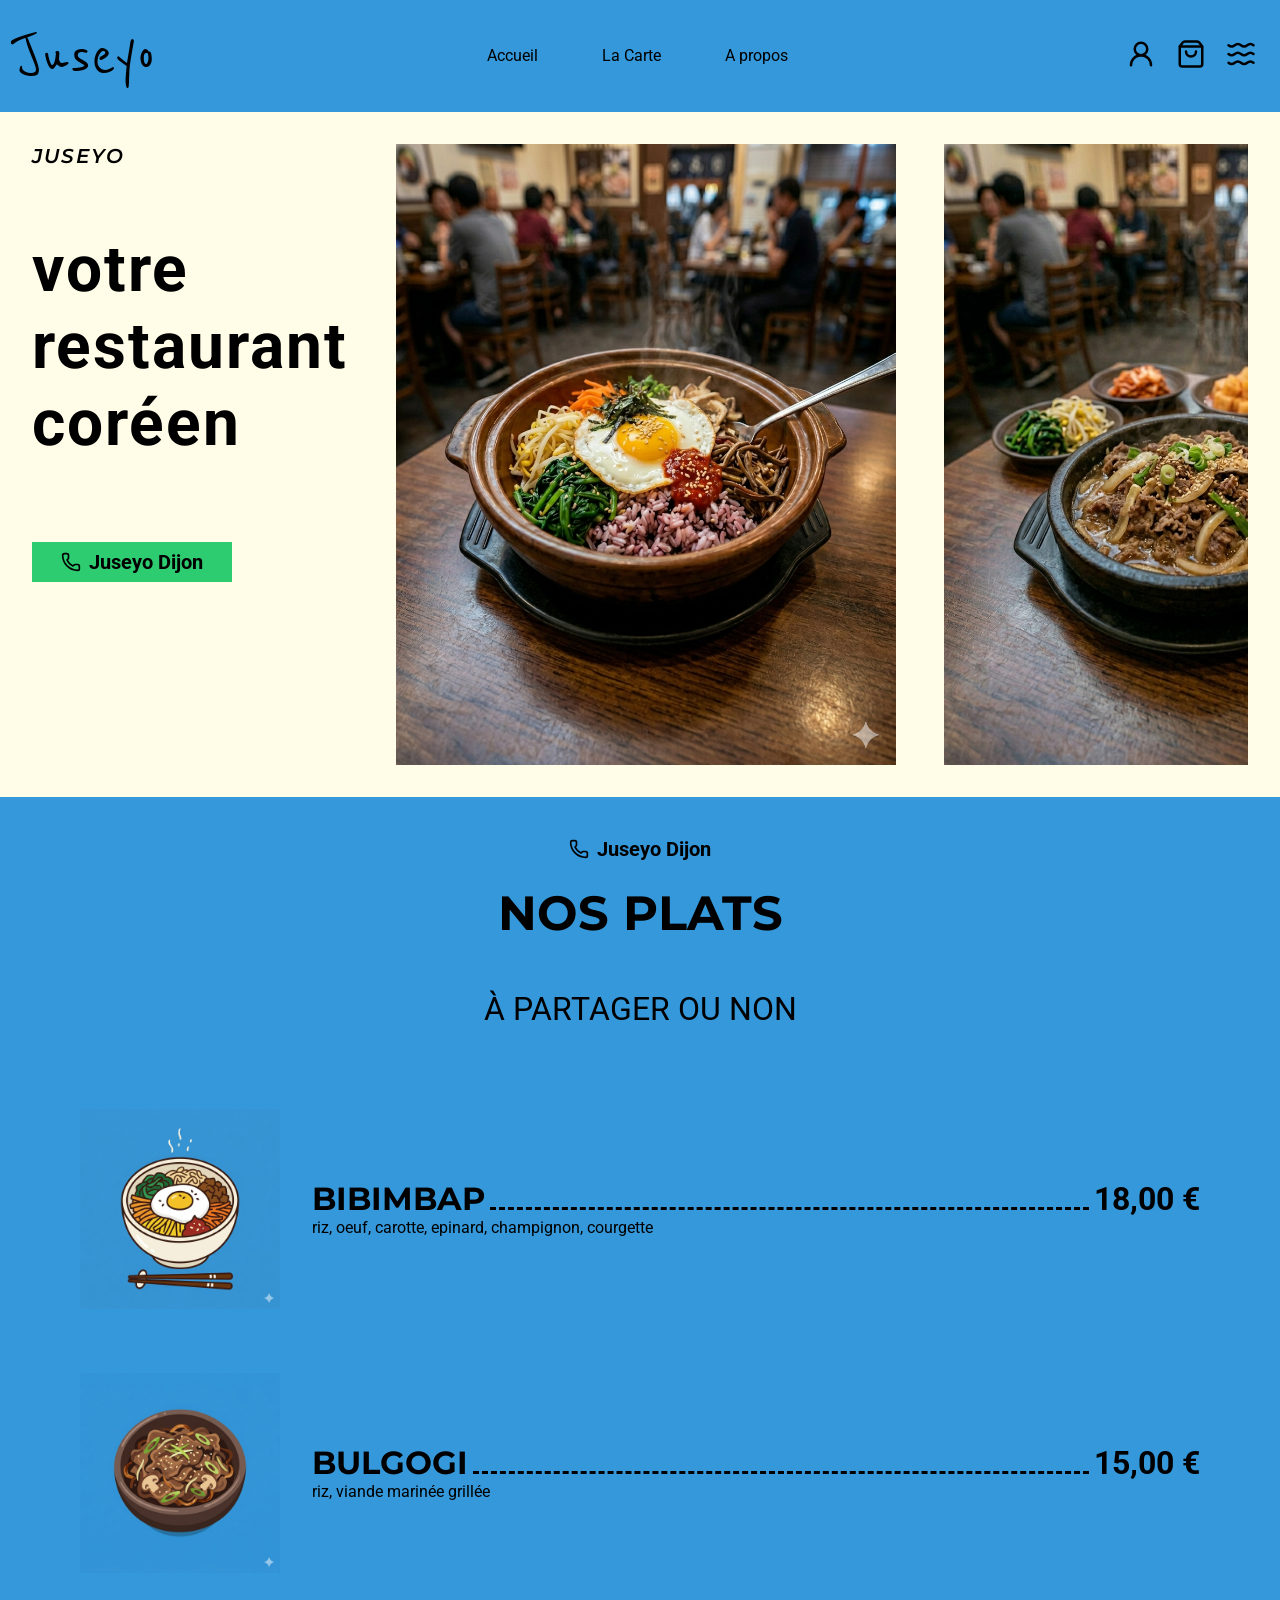
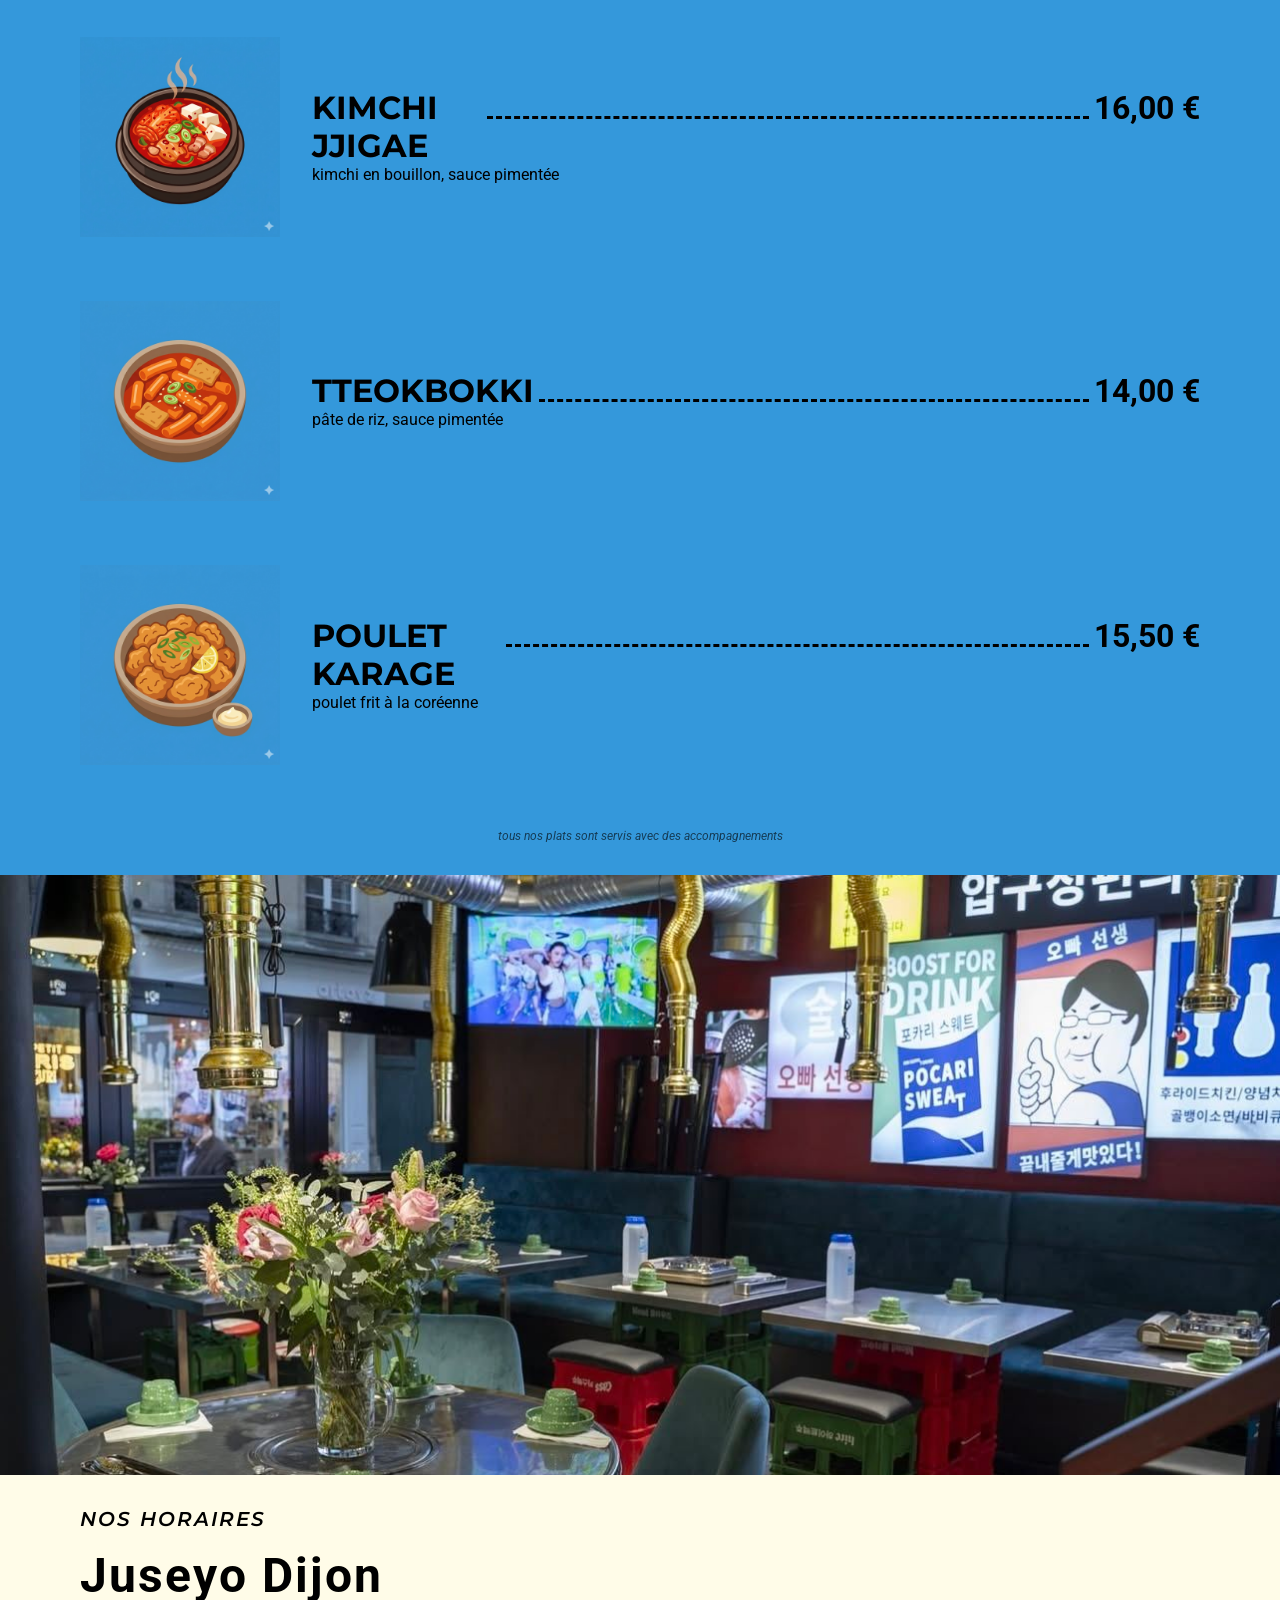
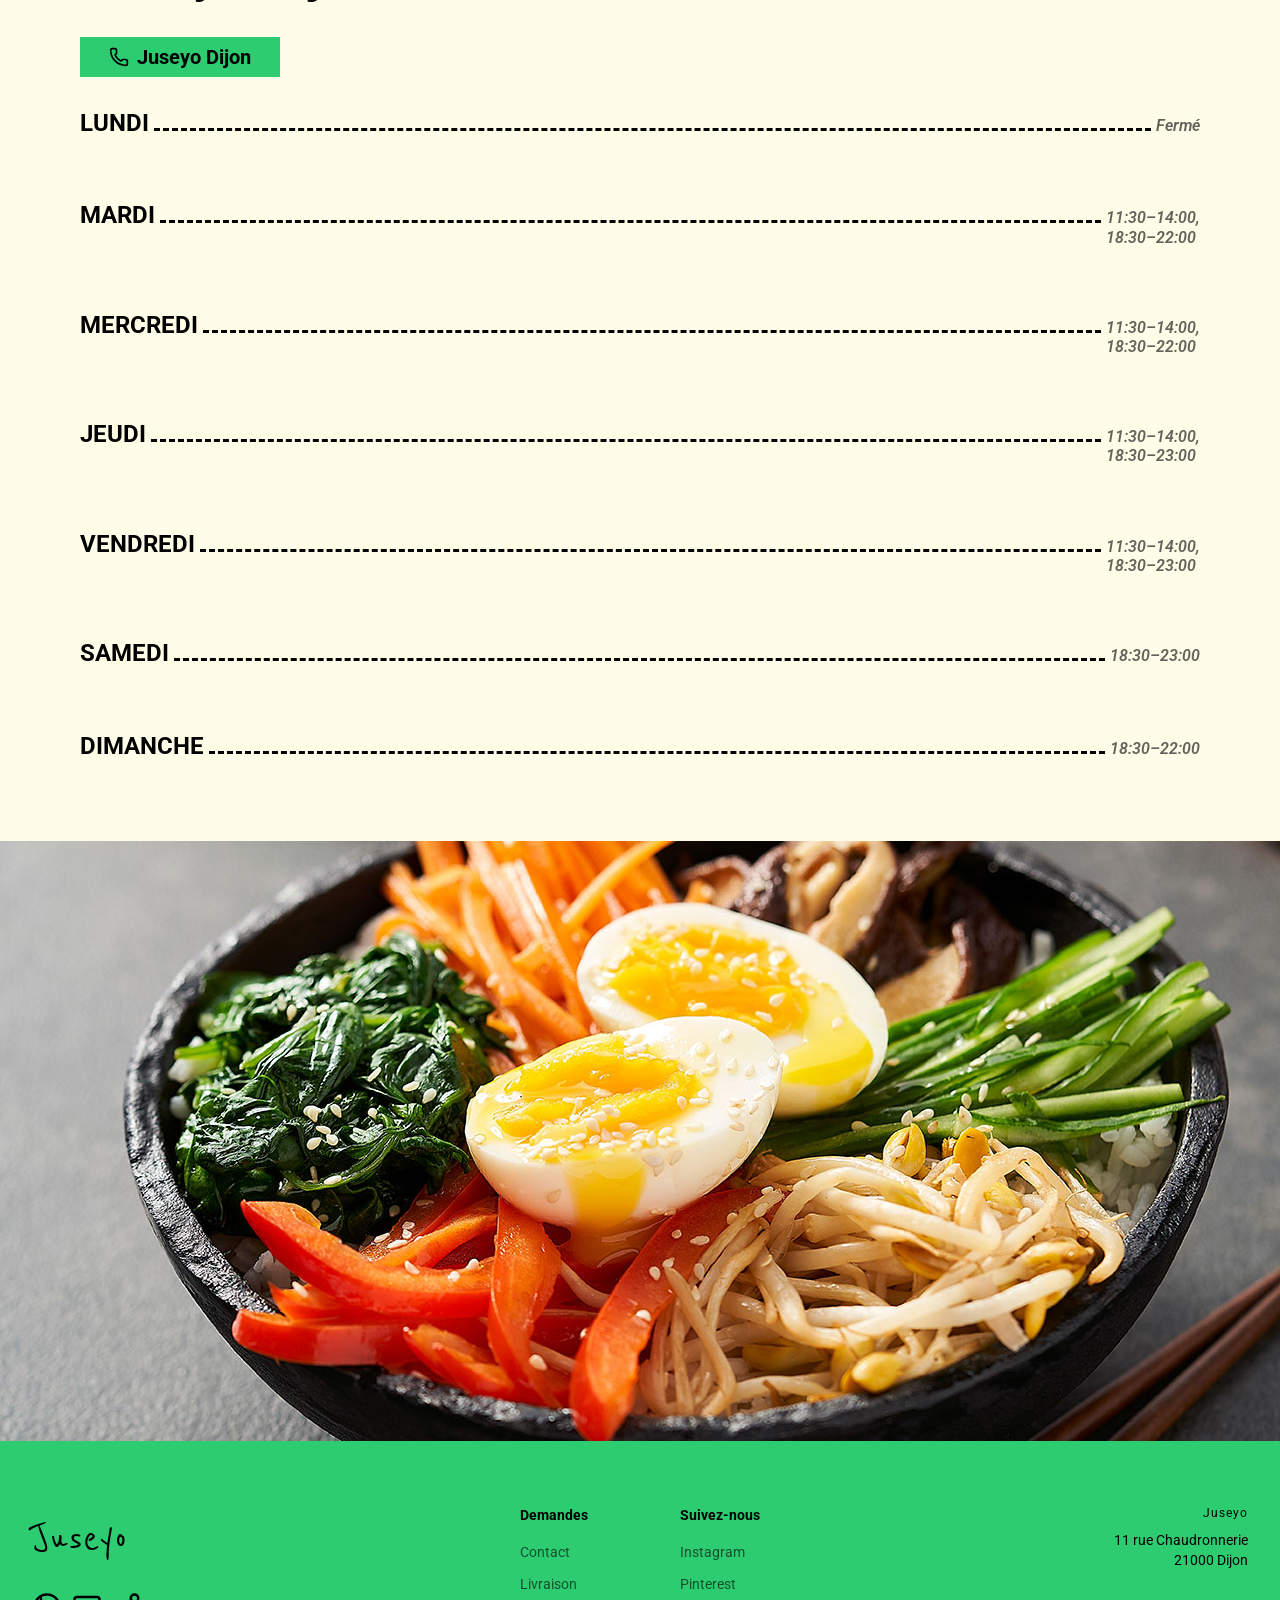
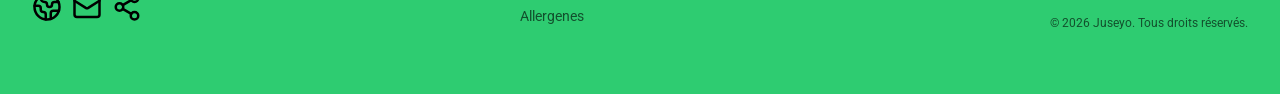
==== commit d0d88700: "modif index.html et header.css" ====
--- a/index.html
+++ b/index.html
@@ -29,11 +29,17 @@
             </div>
             <div class="nav-icons">
                 <div class="icons">
-                     <svg xmlns="http://www.w3.org/2000/svg" width="24" height="24" viewBox="0 0 24 24" fill="none" stroke="currentColor" stroke-width="2" stroke-linecap="round" stroke-linejoin="round" class="lucide lucide-user-round-icon lucide-user-round" class="user"><circle cx="12" cy="8" r="5"/><path d="M20 21a8 8 0 0 0-16 0"/></svg>
-
+                     <a href="#">
+                        <svg xmlns="http://www.w3.org/2000/svg" width="24" height="24" viewBox="0 0 24 24" fill="none" stroke="currentColor" stroke-width="2" stroke-linecap="round" stroke-linejoin="round" class="lucide lucide-user-round-icon lucide-user-round" class="user"><circle cx="12" cy="8" r="5"/><path d="M20 21a8 8 0 0 0-16 0"/></svg>
+                    </a>
+
+                     <a href="#">
                      <svg xmlns="http://www.w3.org/2000/svg" width="24" height="24" viewBox="0 0 24 24" fill="none" stroke="currentColor" stroke-width="2" stroke-linecap="round" stroke-linejoin="round" class="lucide lucide-shopping-bag-icon lucide-shopping-bag" class="bag"><path d="M16 10a4 4 0 0 1-8 0"/><path d="M3.103 6.034h17.794"/><path d="M3.4 5.467a2 2 0 0 0-.4 1.2V20a2 2 0 0 0 2 2h14a2 2 0 0 0 2-2V6.667a2 2 0 0 0-.4-1.2l-2-2.667A2 2 0 0 0 17 2H7a2 2 0 0 0-1.6.8z"/></svg>
-
+                    </a>
+
+                     <a href="#">
                      <svg xmlns="http://www.w3.org/2000/svg" width="24" height="24" viewBox="0 0 24 24" fill="none" stroke="currentColor" stroke-width="2" stroke-linecap="round" stroke-linejoin="round" class="lucide lucide-waves-horizontal-icon lucide-waves-horizontal" class="burger"><path d="M2 12q2.5 2 5 0t5 0 5 0 5 0"/><path d="M2 19q2.5 2 5 0t5 0 5 0 5 0"/><path d="M2 5q2.5 2 5 0t5 0 5 0 5 0"/></svg>
+                    </a>
                 </div>
             </div>
         </div>
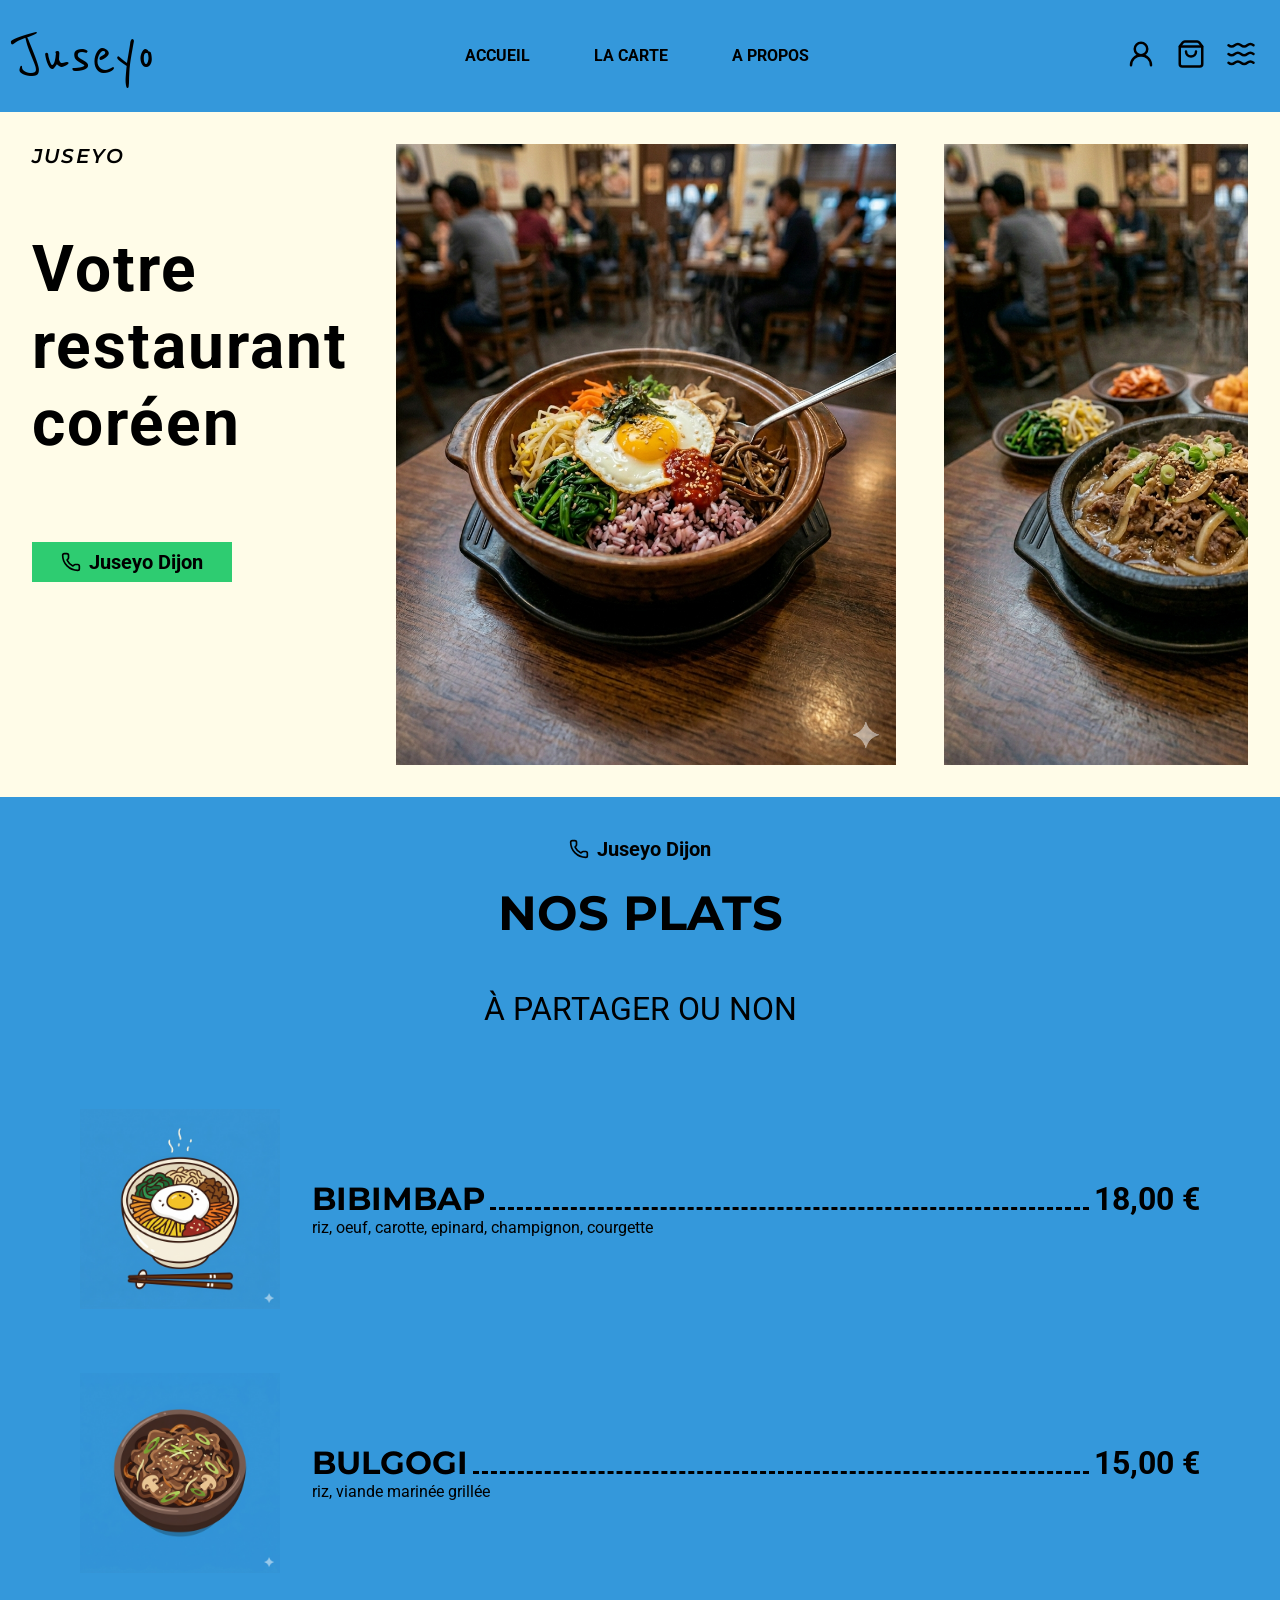
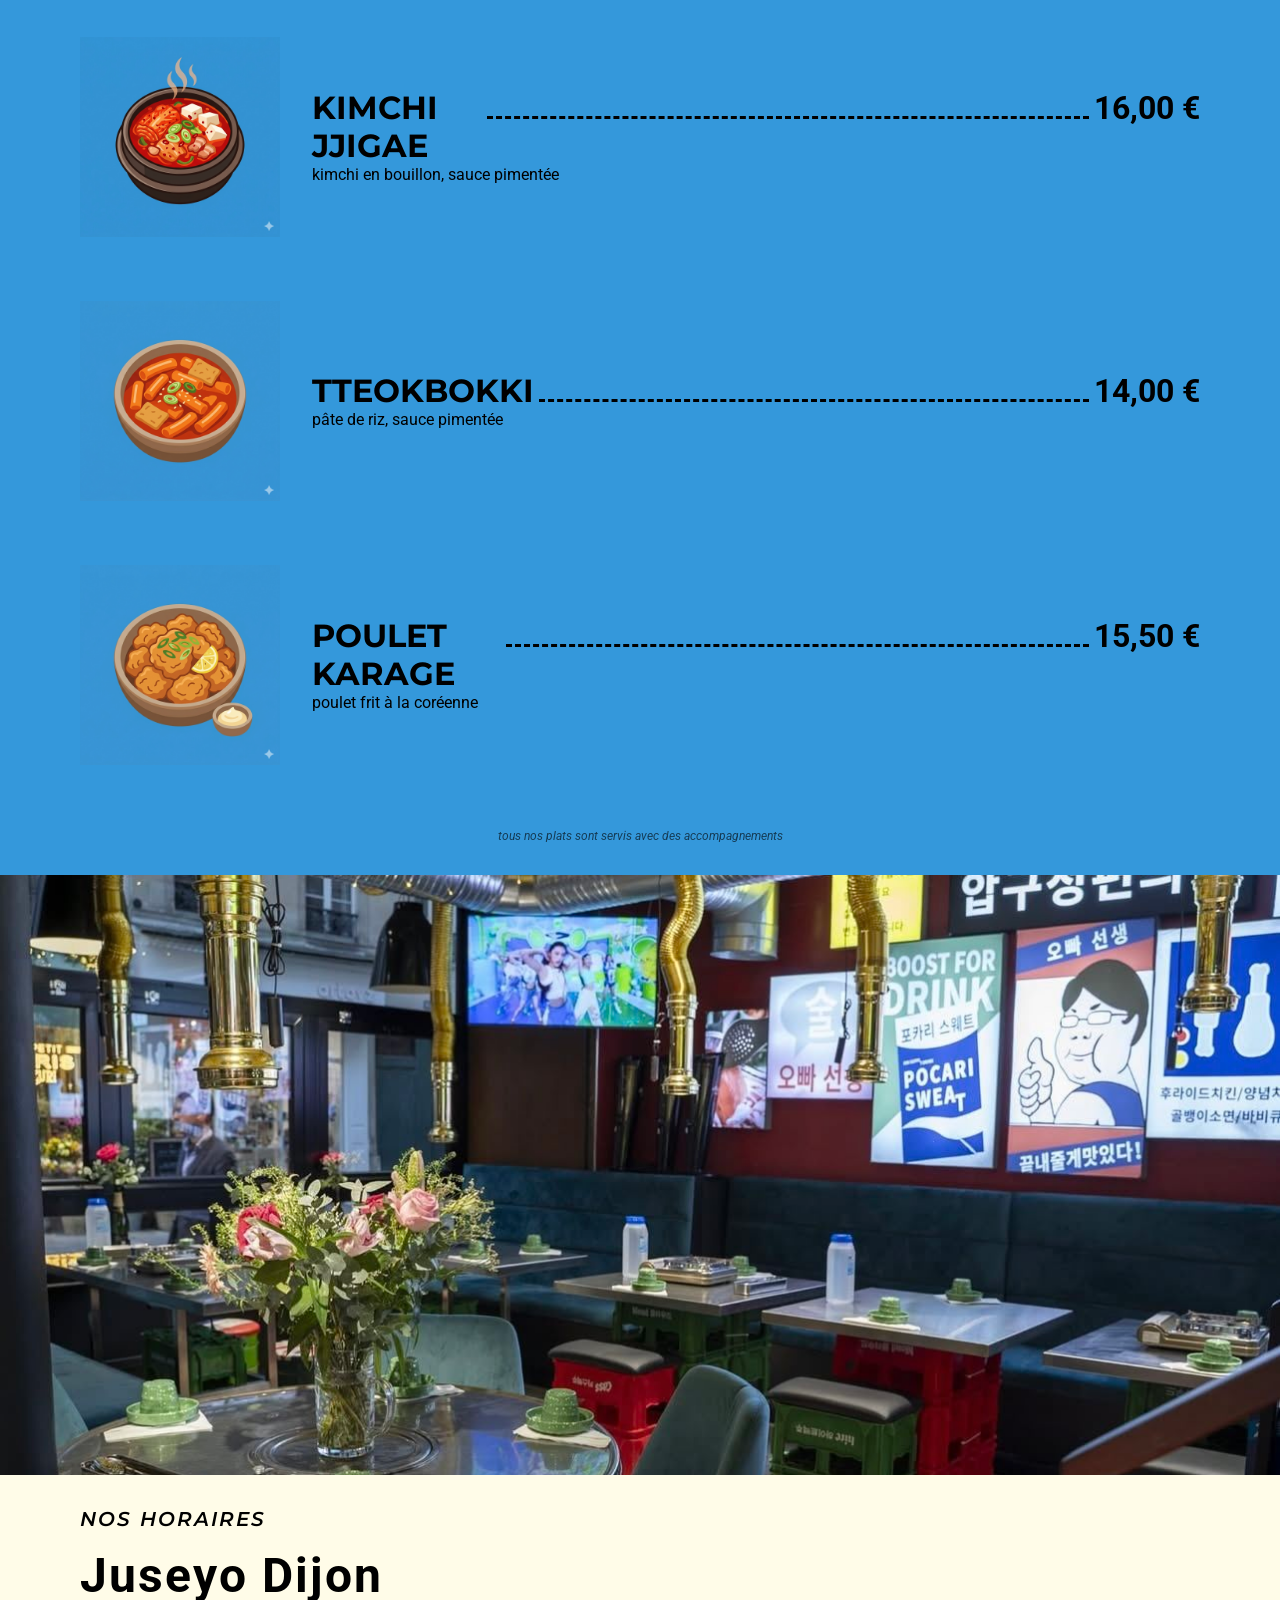
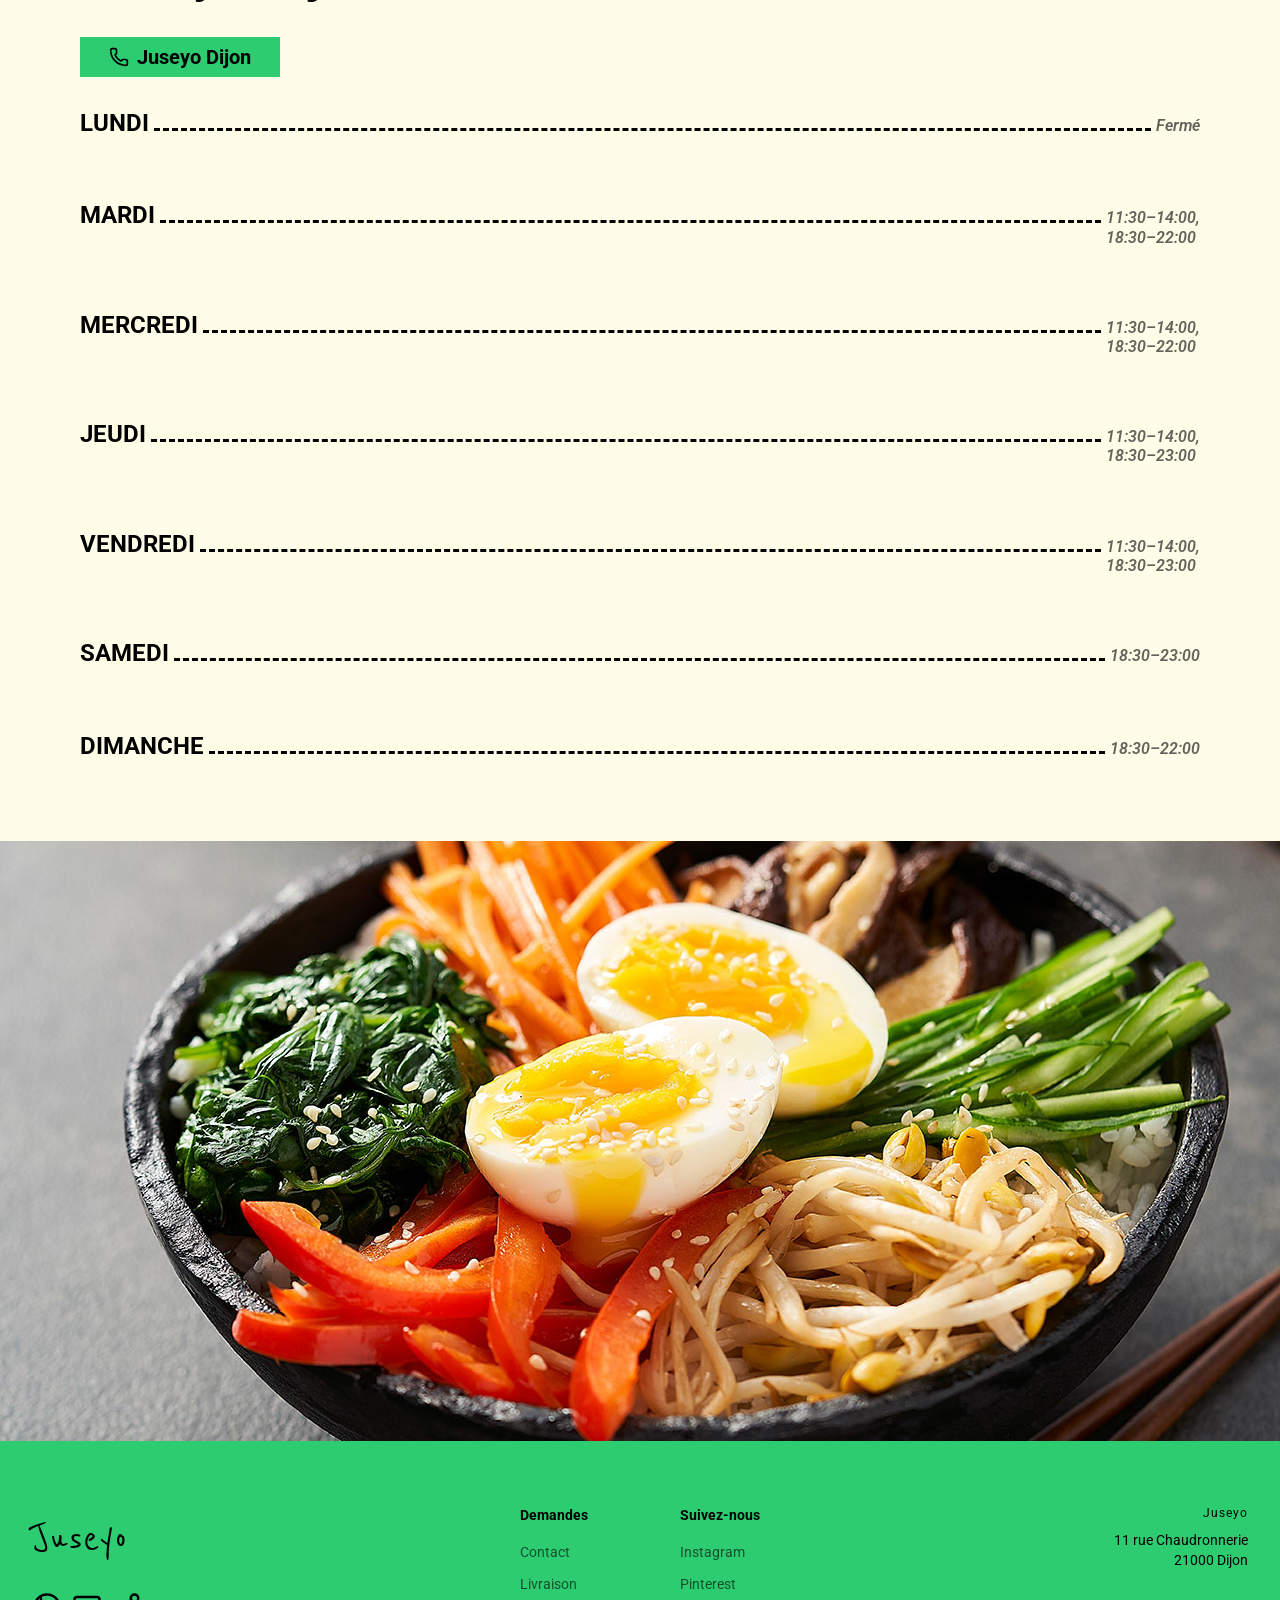
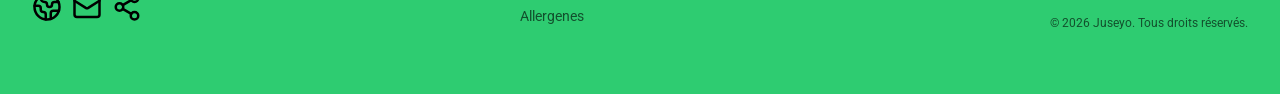
==== commit 4b4bc967: "réglage css" ====
--- a/index.html
+++ b/index.html
@@ -22,9 +22,9 @@
             </span>
             <div class="menu">
                 <ul class="nav-links">
-                    <li><a href="../index.html">Accueil</a></li>
-                    <li><a href="../laCarte.html">La Carte</a></li>
-                    <li><a href="../aPropos.html">A propos</a></li>
+                    <li class="link-hover uppercase"><a href="../index.html">Accueil</a></li>
+                    <li class="link-hover uppercase"><a href="../laCarte.html">La Carte</a></li>
+                    <li class="link-hover uppercase"><a href="../aPropos.html">A propos</a></li>
                 </ul>
             </div>
             <div class="nav-icons">
@@ -49,7 +49,7 @@
         <div class="container">
             <div class="hero-body">
                     <h1 class="title-section reveal-1">Juseyo</h1>
-                    <p class="body-section reveal-2">votre restaurant <br> coréen</p>
+                    <p class="body-section reveal-2">Votre restaurant <br> coréen</p>
                 <button class="btn btn-fill btn-hover">
                     <svg xmlns="http://www.w3.org/2000/svg" width="24" height="24" viewBox="0 0 24 24" fill="none" stroke="currentColor" stroke-width="2" stroke-linecap="round" stroke-linejoin="round" class="lucide lucide-phone-icon lucide-phone"><path d="M13.832 16.568a1 1 0 0 0 1.213-.303l.355-.465A2 2 0 0 1 17 15h3a2 2 0 0 1 2 2v3a2 2 0 0 1-2 2A18 18 0 0 1 2 4a2 2 0 0 1 2-2h3a2 2 0 0 1 2 2v3a2 2 0 0 1-.8 1.6l-.468.351a1 1 0 0 0-.292 1.233 14 14 0 0 0 6.392 6.384"/>
                     </svg>
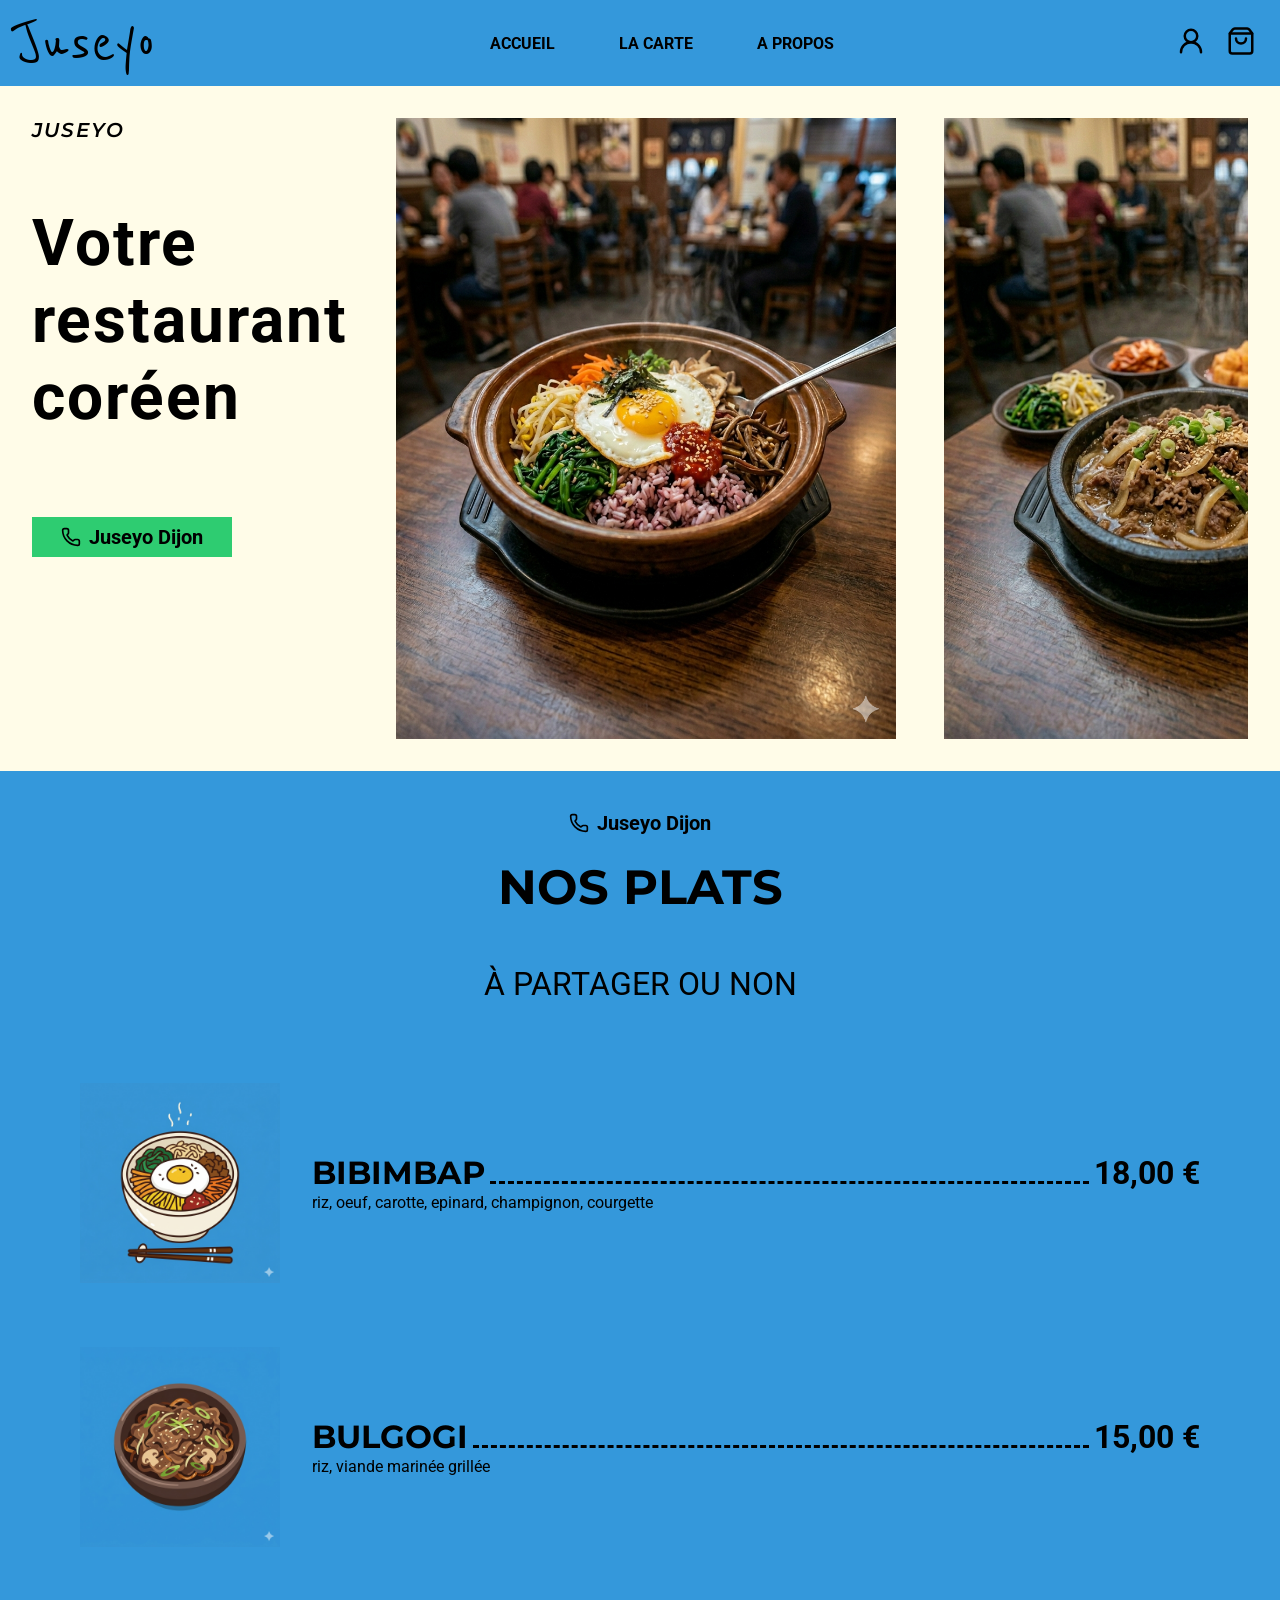
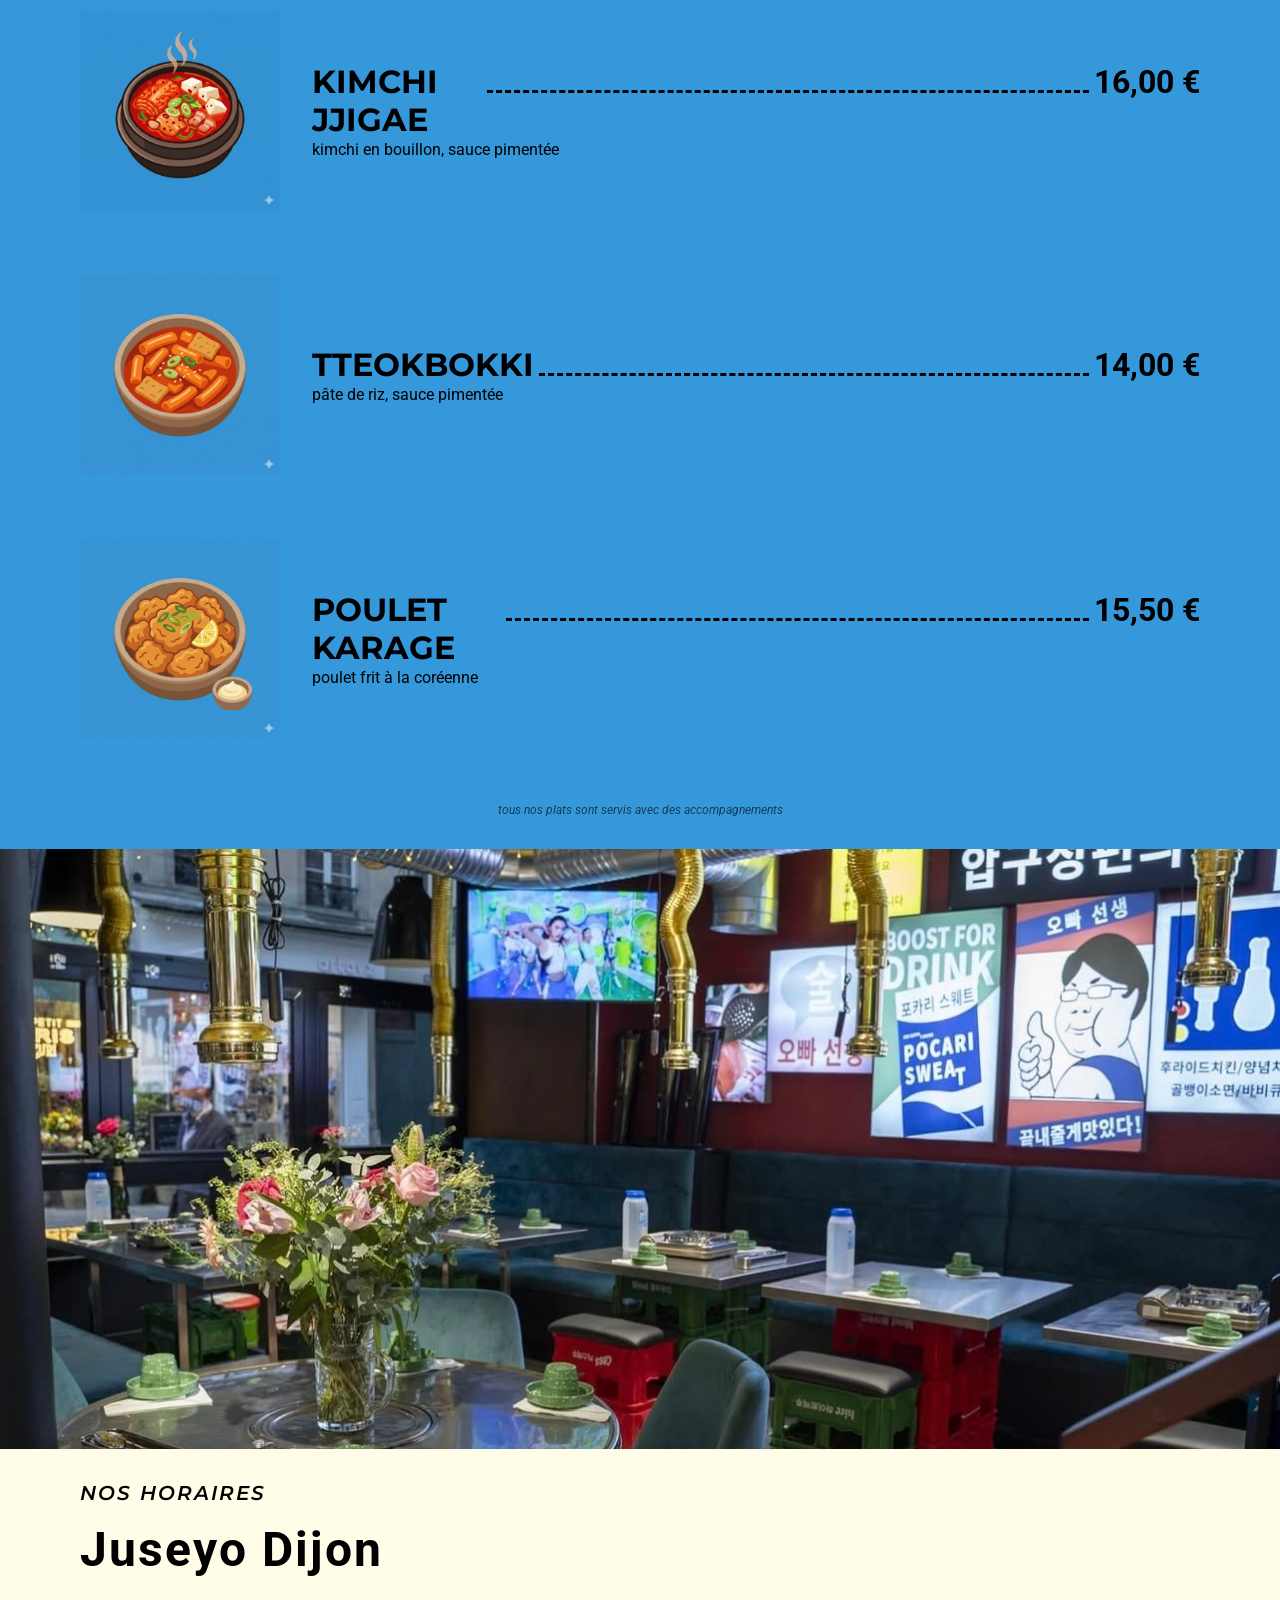
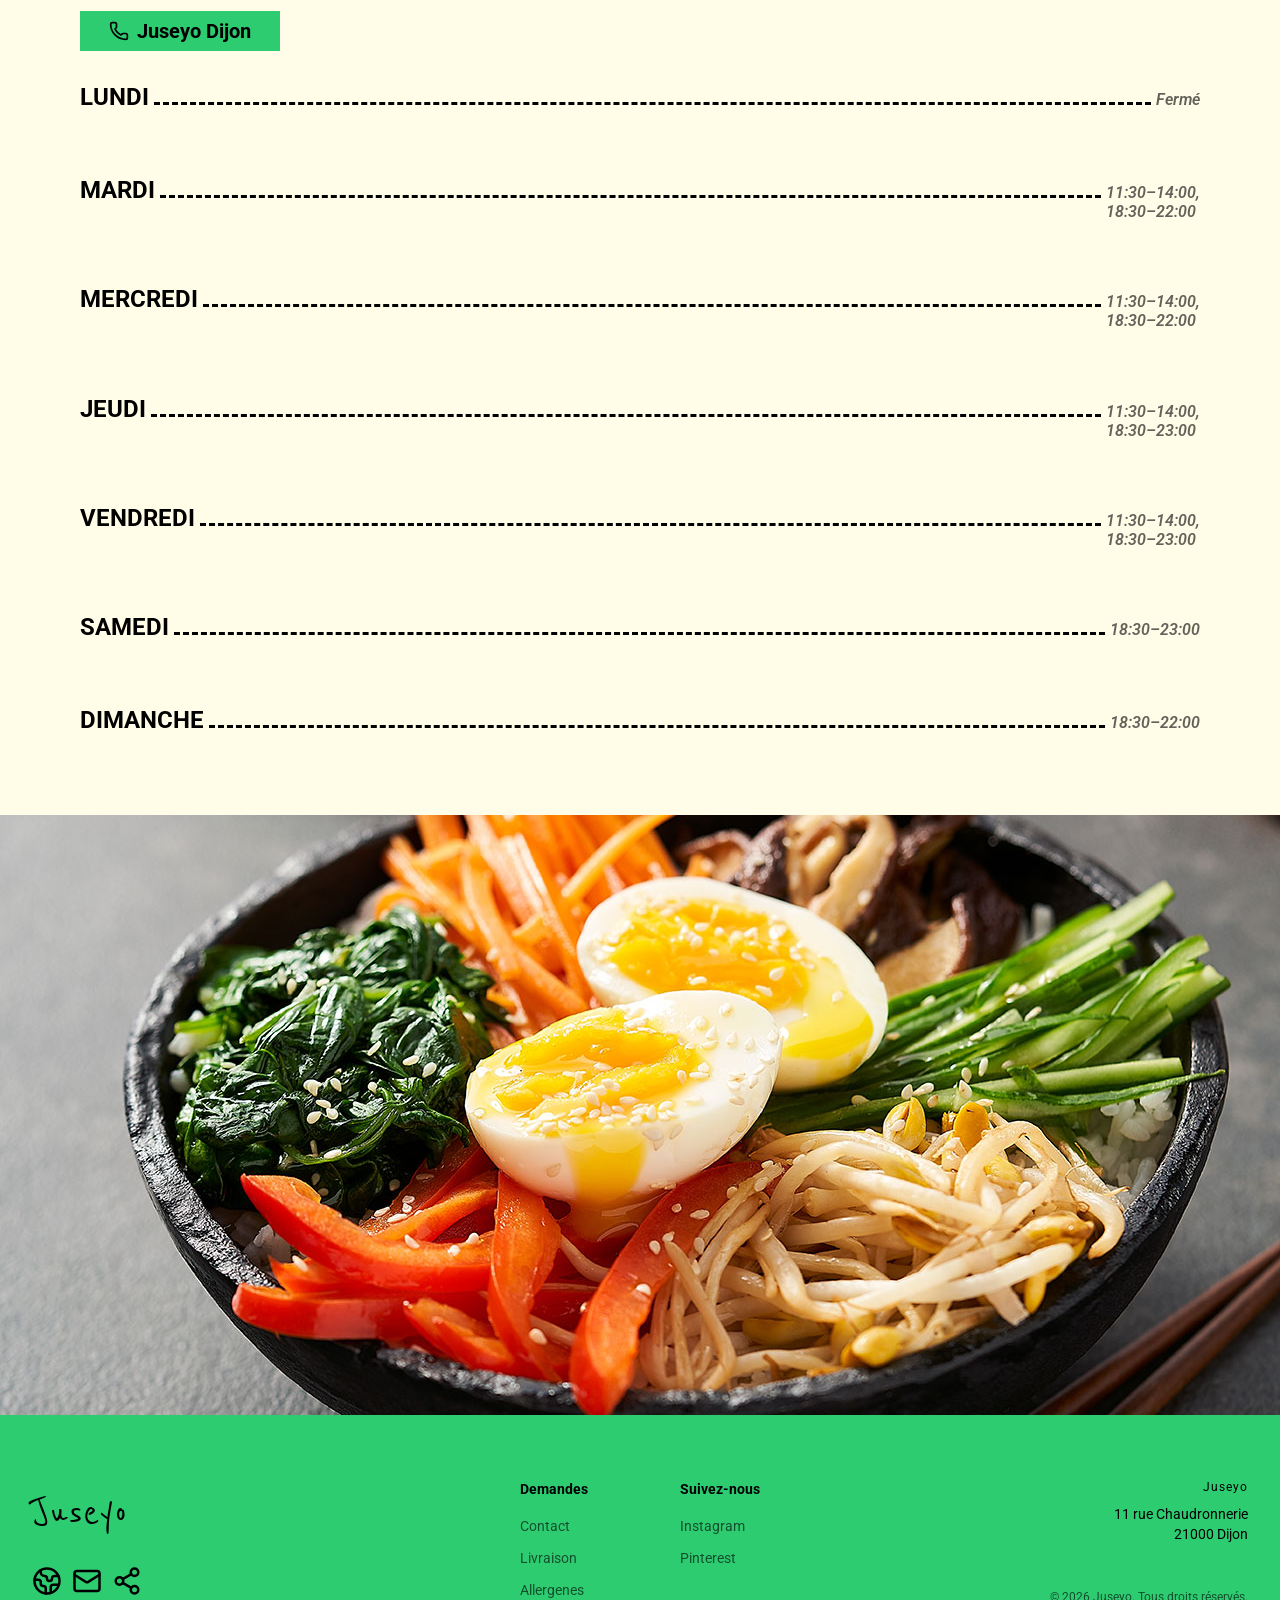
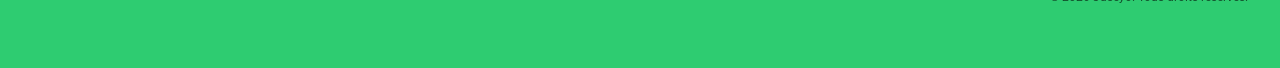
==== commit 297fade5: "modif js menu burger" ====
--- a/index.html
+++ b/index.html
@@ -15,35 +15,40 @@
     <script src="./burger.js" type="module"></script>
 </head>
 <body>
-    <nav class="header">
-        <div class="nav-bar">
-            <span class="logo">
-                <a href="index.html">Juseyo</a>
-            </span>
-            <div class="menu">
-                <ul class="nav-links">
-                    <li class="link-hover uppercase"><a href="../index.html">Accueil</a></li>
-                    <li class="link-hover uppercase"><a href="../laCarte.html">La Carte</a></li>
-                    <li class="link-hover uppercase"><a href="../aPropos.html">A propos</a></li>
-                </ul>
-            </div>
-            <div class="nav-icons">
-                <div class="icons">
-                     <a href="#">
-                        <svg xmlns="http://www.w3.org/2000/svg" width="24" height="24" viewBox="0 0 24 24" fill="none" stroke="currentColor" stroke-width="2" stroke-linecap="round" stroke-linejoin="round" class="lucide lucide-user-round-icon lucide-user-round" class="user"><circle cx="12" cy="8" r="5"/><path d="M20 21a8 8 0 0 0-16 0"/></svg>
-                    </a>
-
-                     <a href="#">
-                     <svg xmlns="http://www.w3.org/2000/svg" width="24" height="24" viewBox="0 0 24 24" fill="none" stroke="currentColor" stroke-width="2" stroke-linecap="round" stroke-linejoin="round" class="lucide lucide-shopping-bag-icon lucide-shopping-bag" class="bag"><path d="M16 10a4 4 0 0 1-8 0"/><path d="M3.103 6.034h17.794"/><path d="M3.4 5.467a2 2 0 0 0-.4 1.2V20a2 2 0 0 0 2 2h14a2 2 0 0 0 2-2V6.667a2 2 0 0 0-.4-1.2l-2-2.667A2 2 0 0 0 17 2H7a2 2 0 0 0-1.6.8z"/></svg>
-                    </a>
-
-                     <a href="#">
-                     <svg xmlns="http://www.w3.org/2000/svg" width="24" height="24" viewBox="0 0 24 24" fill="none" stroke="currentColor" stroke-width="2" stroke-linecap="round" stroke-linejoin="round" class="lucide lucide-waves-horizontal-icon lucide-waves-horizontal" class="burger"><path d="M2 12q2.5 2 5 0t5 0 5 0 5 0"/><path d="M2 19q2.5 2 5 0t5 0 5 0 5 0"/><path d="M2 5q2.5 2 5 0t5 0 5 0 5 0"/></svg>
-                    </a>
-                </div>
-            </div>
-        </div>
-    </nav>
+        <nav>
+            <div class="nav-bar">
+                <div class="sidebar-open">
+                    <svg xmlns="http://www.w3.org/2000/svg" width="24" height="24" viewBox="0 0 24 24" fill="none" stroke="currentColor" stroke-width="2" stroke-linecap="round" stroke-linejoin="round" class="lucide lucide-waves-horizontal-icon lucide-waves-horizontal"><path d="M2 12q2.5 2 5 0t5 0 5 0 5 0"/><path d="M2 19q2.5 2 5 0t5 0 5 0 5 0"/><path d="M2 5q2.5 2 5 0t5 0 5 0 5 0"/></svg>
+                </div>
+                <span class="logo">
+                    <a href="index.html">Juseyo</a>
+                </span>
+                <div class="menu">
+                    <div class="logo-toggle">
+                        <span class="logo">
+                            <a href="index.html">Juseyo</a>
+                        </span>
+                <div class="sidebar-close"><svg xmlns="http://www.w3.org/2000/svg" width="24" height="24" viewBox="0 0 24 24" fill="none" stroke="currentColor" stroke-width="2" stroke-linecap="round" stroke-linejoin="round" class="lucide lucide-square-arrow-right-exit-icon lucide-square-arrow-right-exit"><path d="M10 12h11"/><path d="m17 16 4-4-4-4"/><path d="M21 6.344V5a2 2 0 0 0-2-2H5a2 2 0 0 0-2 2v14a2 2 0 0 0 2 2h14a2 2 0 0 0 2-2v-1.344"/></svg></div>
+                    </div>
+                    <ul class="nav-links">
+                        <li class="uppercase"><a href="../index.html">Accueil</a></li>
+                        <li class="uppercase"><a href="../laCarte.html">La Carte</a></li>
+                        <li class="uppercase"><a href="../aPropos.html">A propos</a></li>
+                    </ul>
+                </div>
+                <div class="nav-icons">
+                    <div class="icons">
+                        <a href="#">
+                            <svg xmlns="http://www.w3.org/2000/svg" width="24" height="24" viewBox="0 0 24 24" fill="none" stroke="currentColor" stroke-width="2" stroke-linecap="round" stroke-linejoin="round" class="lucide lucide-user-round-icon lucide-user-round" class="user"><circle cx="12" cy="8" r="5"/><path d="M20 21a8 8 0 0 0-16 0"/></svg>
+                        </a>
+
+                        <a href="#">
+                        <svg xmlns="http://www.w3.org/2000/svg" width="24" height="24" viewBox="0 0 24 24" fill="none" stroke="currentColor" stroke-width="2" stroke-linecap="round" stroke-linejoin="round" class="lucide lucide-shopping-bag-icon lucide-shopping-bag" class="bag"><path d="M16 10a4 4 0 0 1-8 0"/><path d="M3.103 6.034h17.794"/><path d="M3.4 5.467a2 2 0 0 0-.4 1.2V20a2 2 0 0 0 2 2h14a2 2 0 0 0 2-2V6.667a2 2 0 0 0-.4-1.2l-2-2.667A2 2 0 0 0 17 2H7a2 2 0 0 0-1.6.8z"/></svg>
+                        </a>
+                    </div>
+                </div>
+            </div>
+        </nav>
 
     <section class="hero">
         <div class="container">
@@ -206,18 +211,18 @@
         <div class="footer-links">
             <div>
                 <div class="footer-links-title">Demandes</div>
-                <nav class="footer-navigation">
+                <div class="footer-navigation">
                 <a href="">Contact</a>
                 <a href="">Livraison</a>
                 <a href="">Allergenes</a>
-                </nav>
+                </div>
             </div>
             <div>
                 <div class="footer-links-title">Suivez-nous</div>
-                <nav class="footer-navigation">
+                <div class="footer-navigation">
                 <a href="">Instagram</a>
                 <a href="">Pinterest</a>
-                </nav>
+                </div>
             </div>
         </div>
         <div>
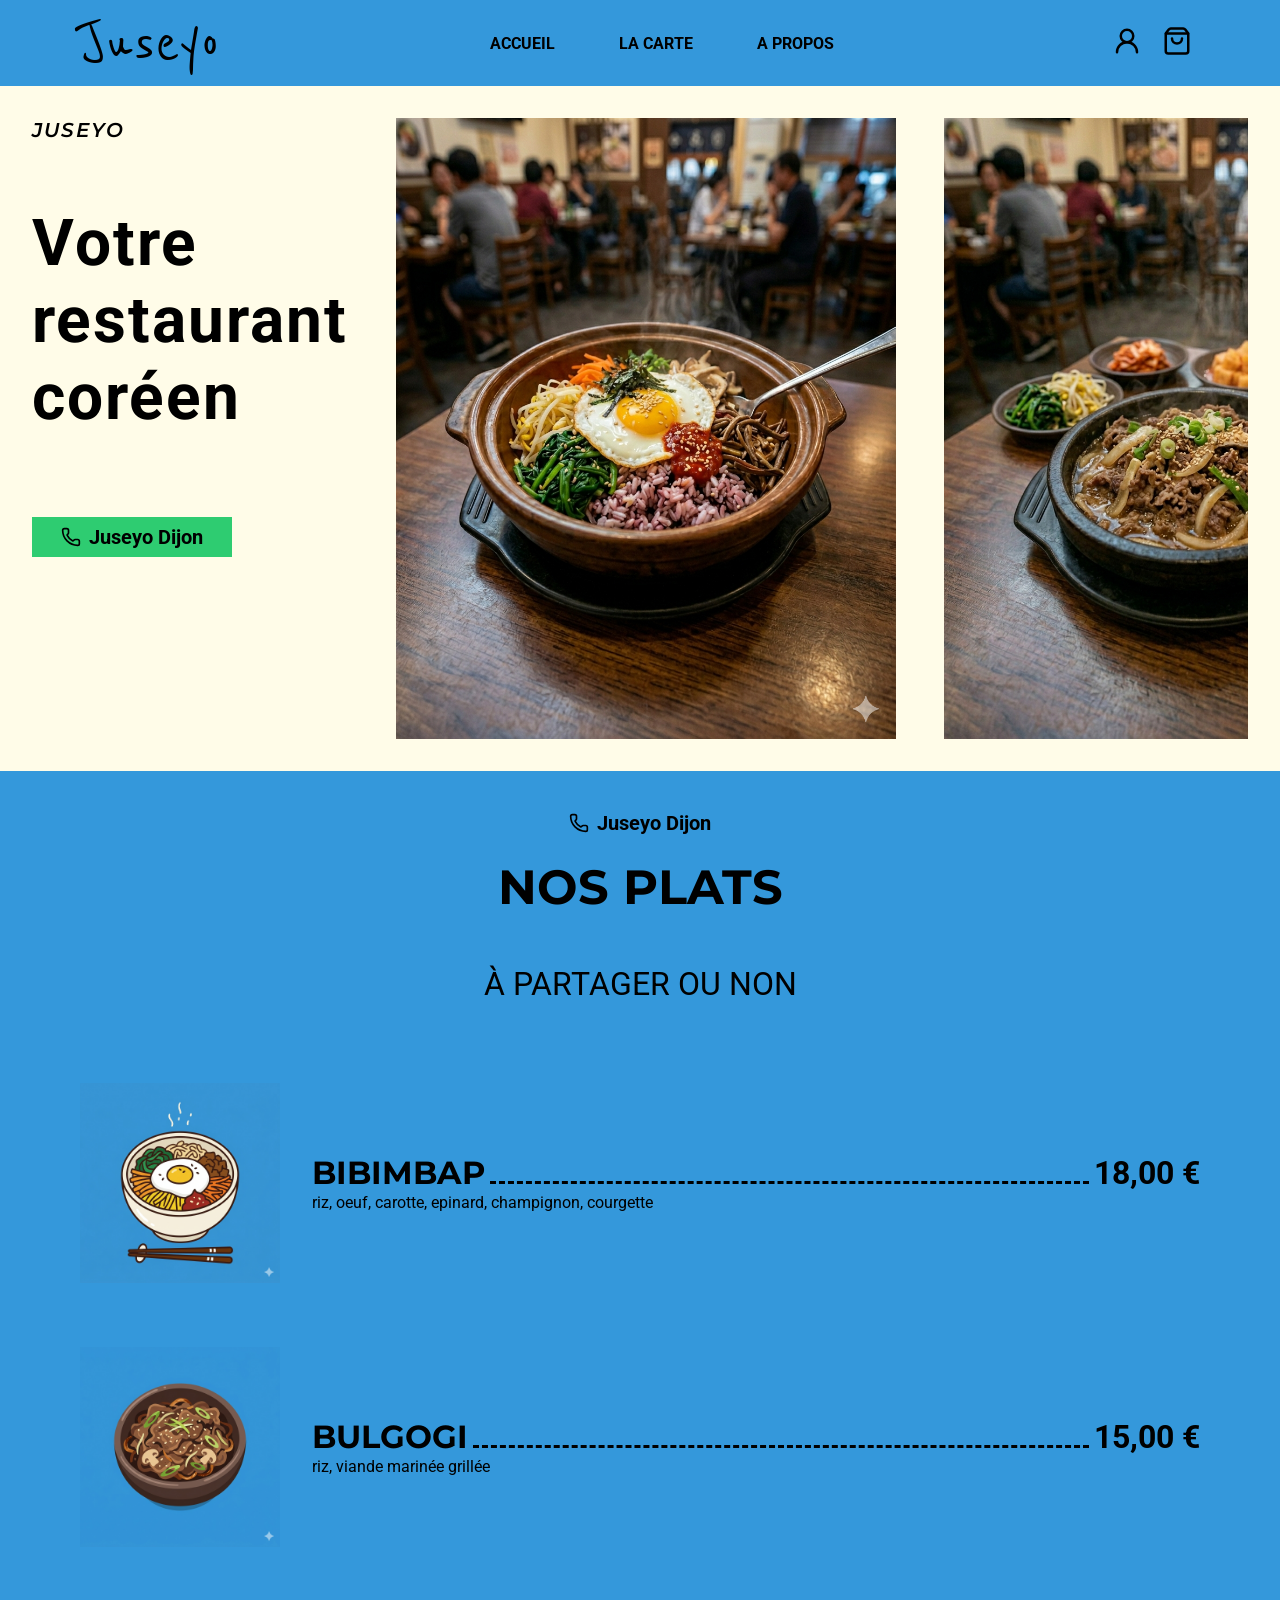
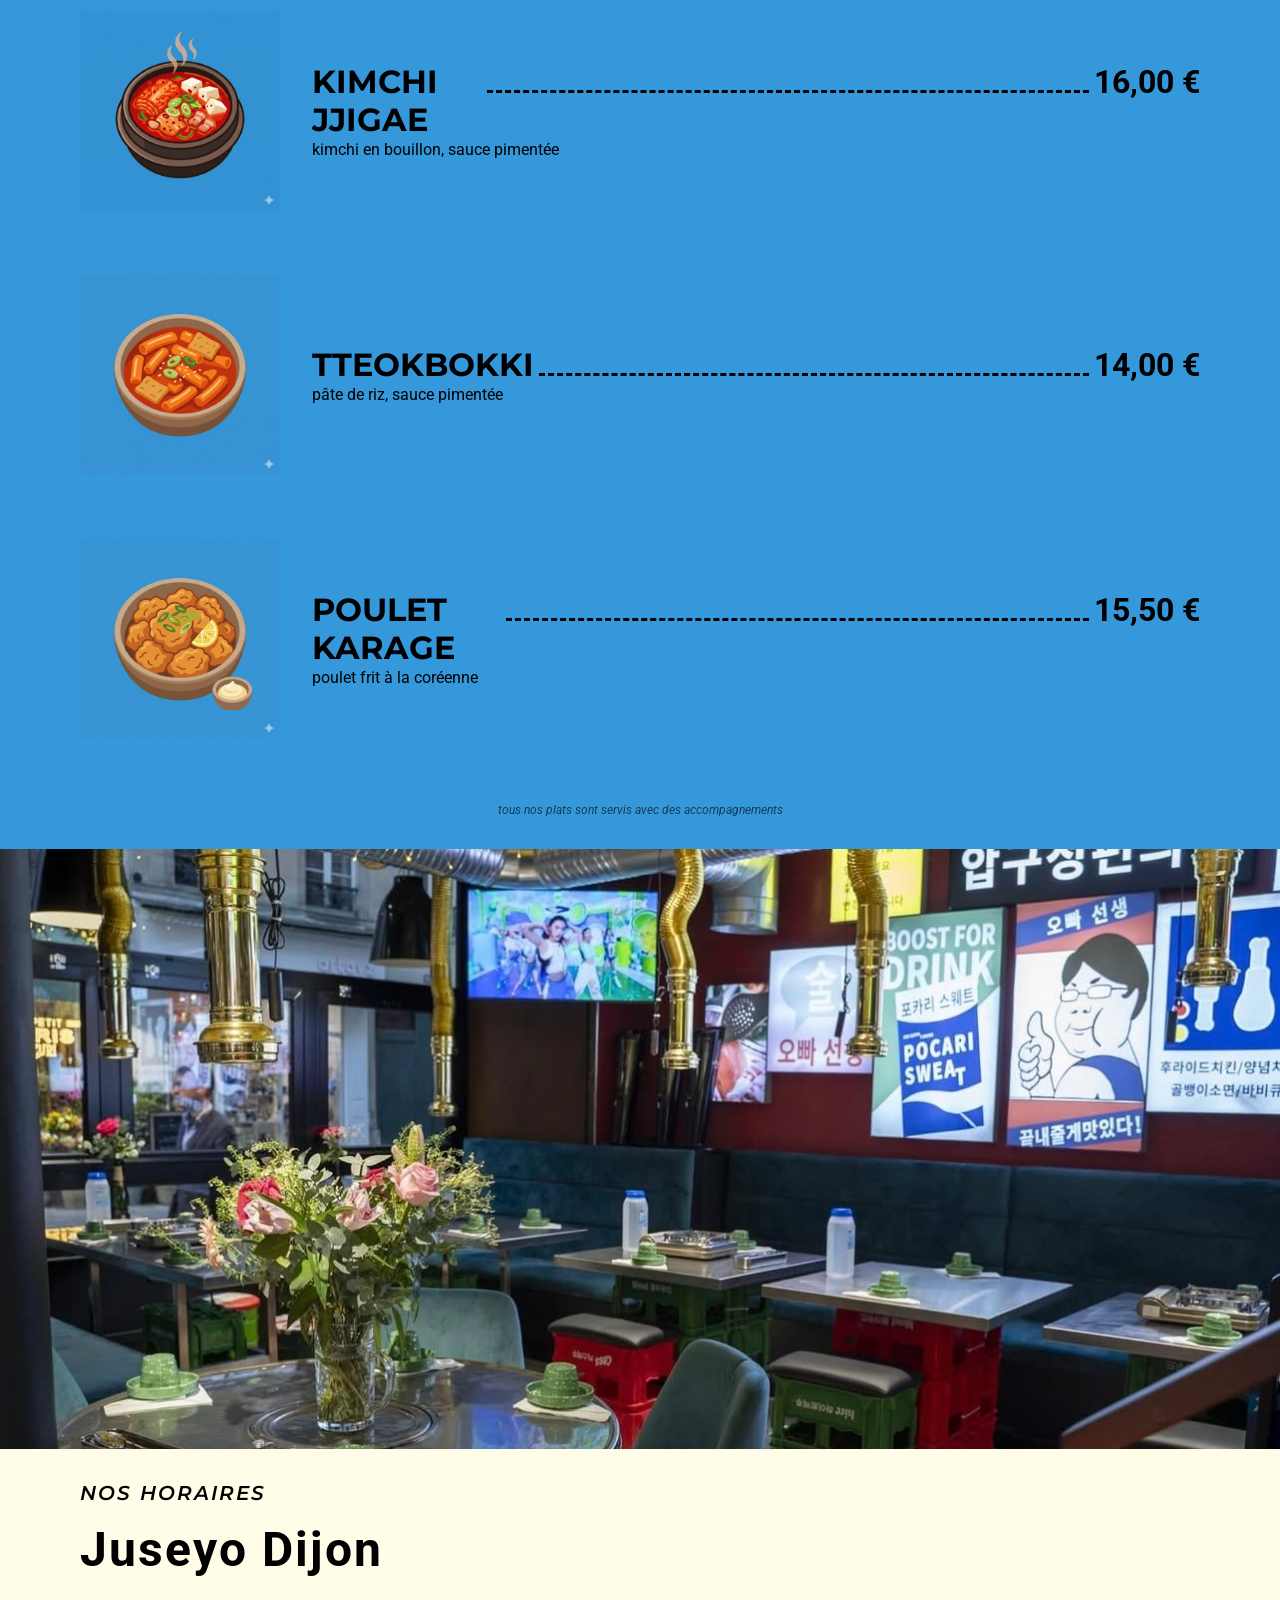
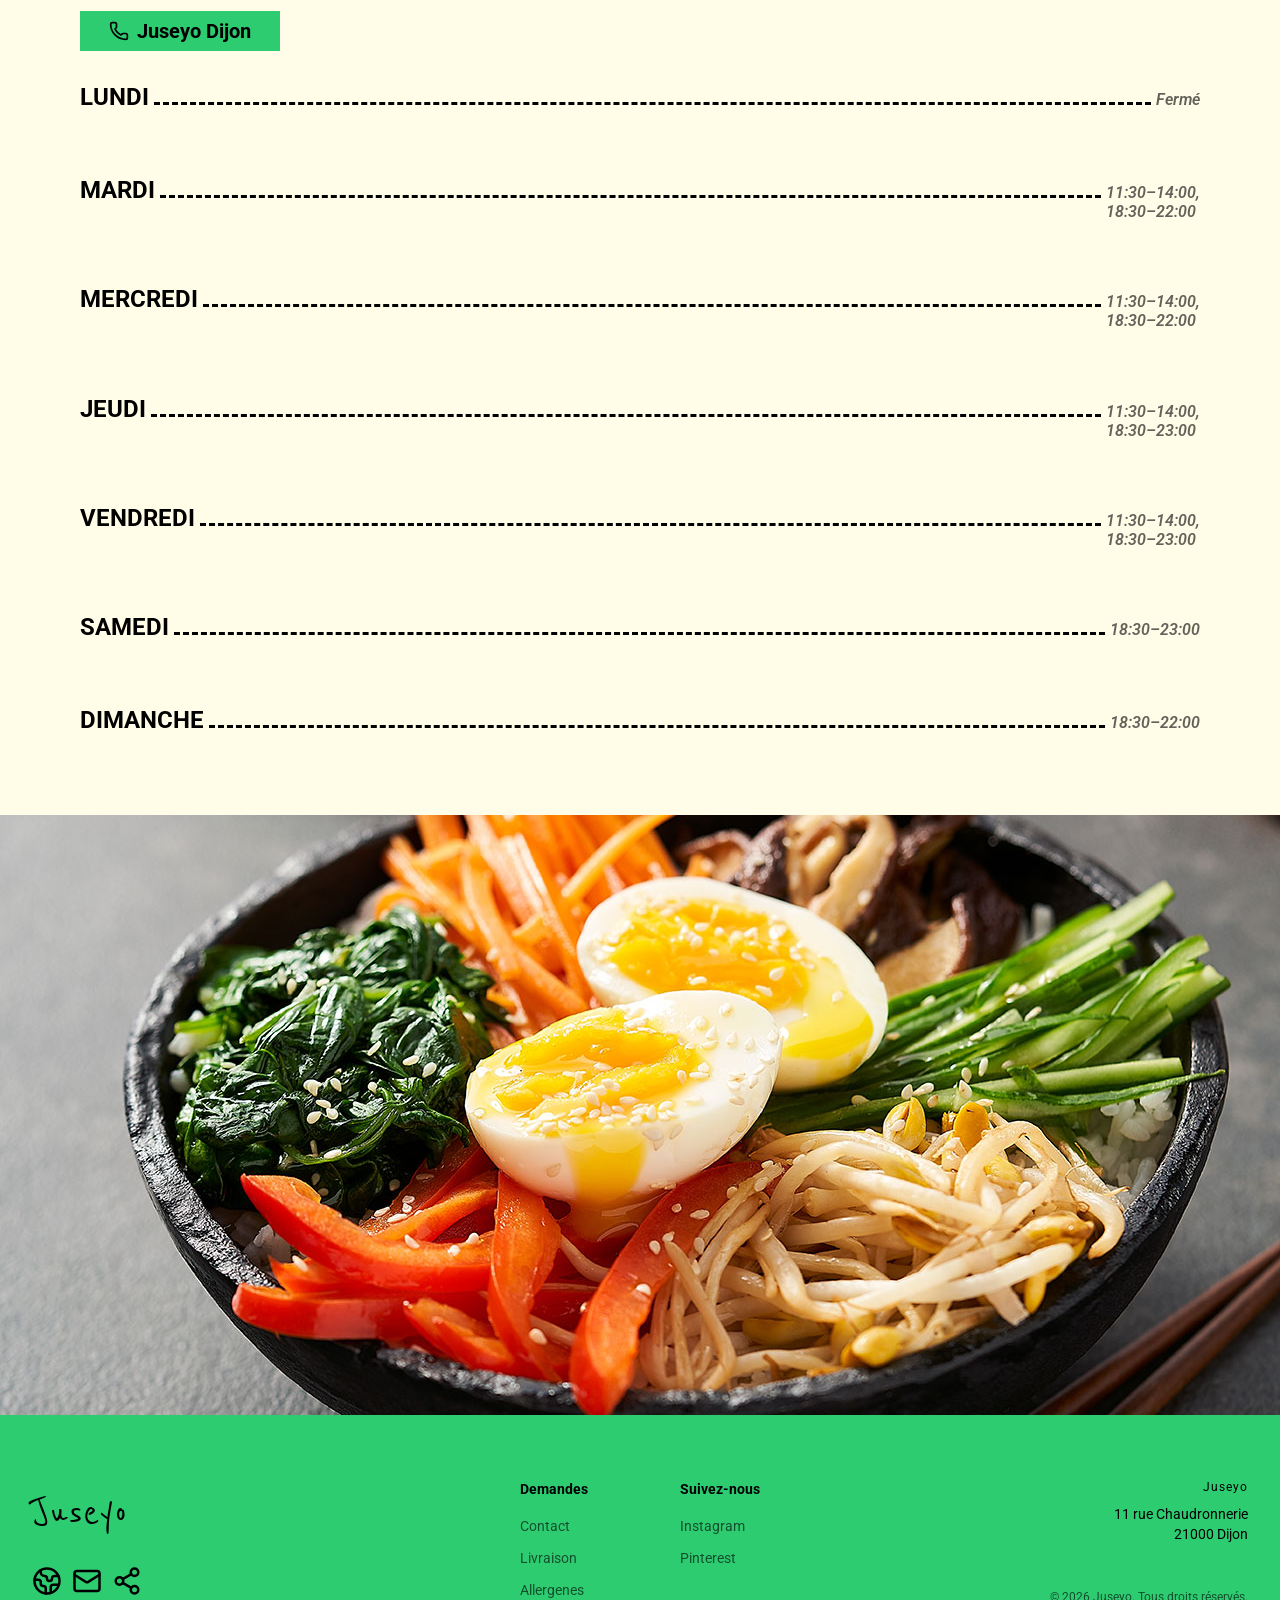
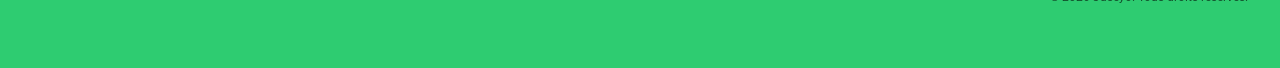
==== commit 436a5377: "derniers réglages html dans index et media query css" ====
--- a/index.html
+++ b/index.html
@@ -17,9 +17,7 @@
 <body>
         <nav>
             <div class="nav-bar">
-                <div class="sidebar-open">
-                    <svg xmlns="http://www.w3.org/2000/svg" width="24" height="24" viewBox="0 0 24 24" fill="none" stroke="currentColor" stroke-width="2" stroke-linecap="round" stroke-linejoin="round" class="lucide lucide-waves-horizontal-icon lucide-waves-horizontal"><path d="M2 12q2.5 2 5 0t5 0 5 0 5 0"/><path d="M2 19q2.5 2 5 0t5 0 5 0 5 0"/><path d="M2 5q2.5 2 5 0t5 0 5 0 5 0"/></svg>
-                </div>
+                    <svg class="sidebar-open" xmlns="http://www.w3.org/2000/svg" width="24" height="24" viewBox="0 0 24 24" fill="none" stroke="currentColor" stroke-width="2" stroke-linecap="round" stroke-linejoin="round" class="lucide lucide-waves-horizontal-icon lucide-waves-horizontal"><path d="M2 12q2.5 2 5 0t5 0 5 0 5 0"/><path d="M2 19q2.5 2 5 0t5 0 5 0 5 0"/><path d="M2 5q2.5 2 5 0t5 0 5 0 5 0"/></svg>
                 <span class="logo">
                     <a href="index.html">Juseyo</a>
                 </span>
@@ -31,9 +29,9 @@
                 <div class="sidebar-close"><svg xmlns="http://www.w3.org/2000/svg" width="24" height="24" viewBox="0 0 24 24" fill="none" stroke="currentColor" stroke-width="2" stroke-linecap="round" stroke-linejoin="round" class="lucide lucide-square-arrow-right-exit-icon lucide-square-arrow-right-exit"><path d="M10 12h11"/><path d="m17 16 4-4-4-4"/><path d="M21 6.344V5a2 2 0 0 0-2-2H5a2 2 0 0 0-2 2v14a2 2 0 0 0 2 2h14a2 2 0 0 0 2-2v-1.344"/></svg></div>
                     </div>
                     <ul class="nav-links">
-                        <li class="uppercase"><a href="../index.html">Accueil</a></li>
-                        <li class="uppercase"><a href="../laCarte.html">La Carte</a></li>
-                        <li class="uppercase"><a href="../aPropos.html">A propos</a></li>
+                        <li class="uppercase link-hover"><a href="../index.html">Accueil</a></li>
+                        <li class="uppercase link-hover"><a href="../laCarte.html">La Carte</a></li>
+                        <li class="uppercase link-hover"><a href="../aPropos.html">A propos</a></li>
                     </ul>
                 </div>
                 <div class="nav-icons">
